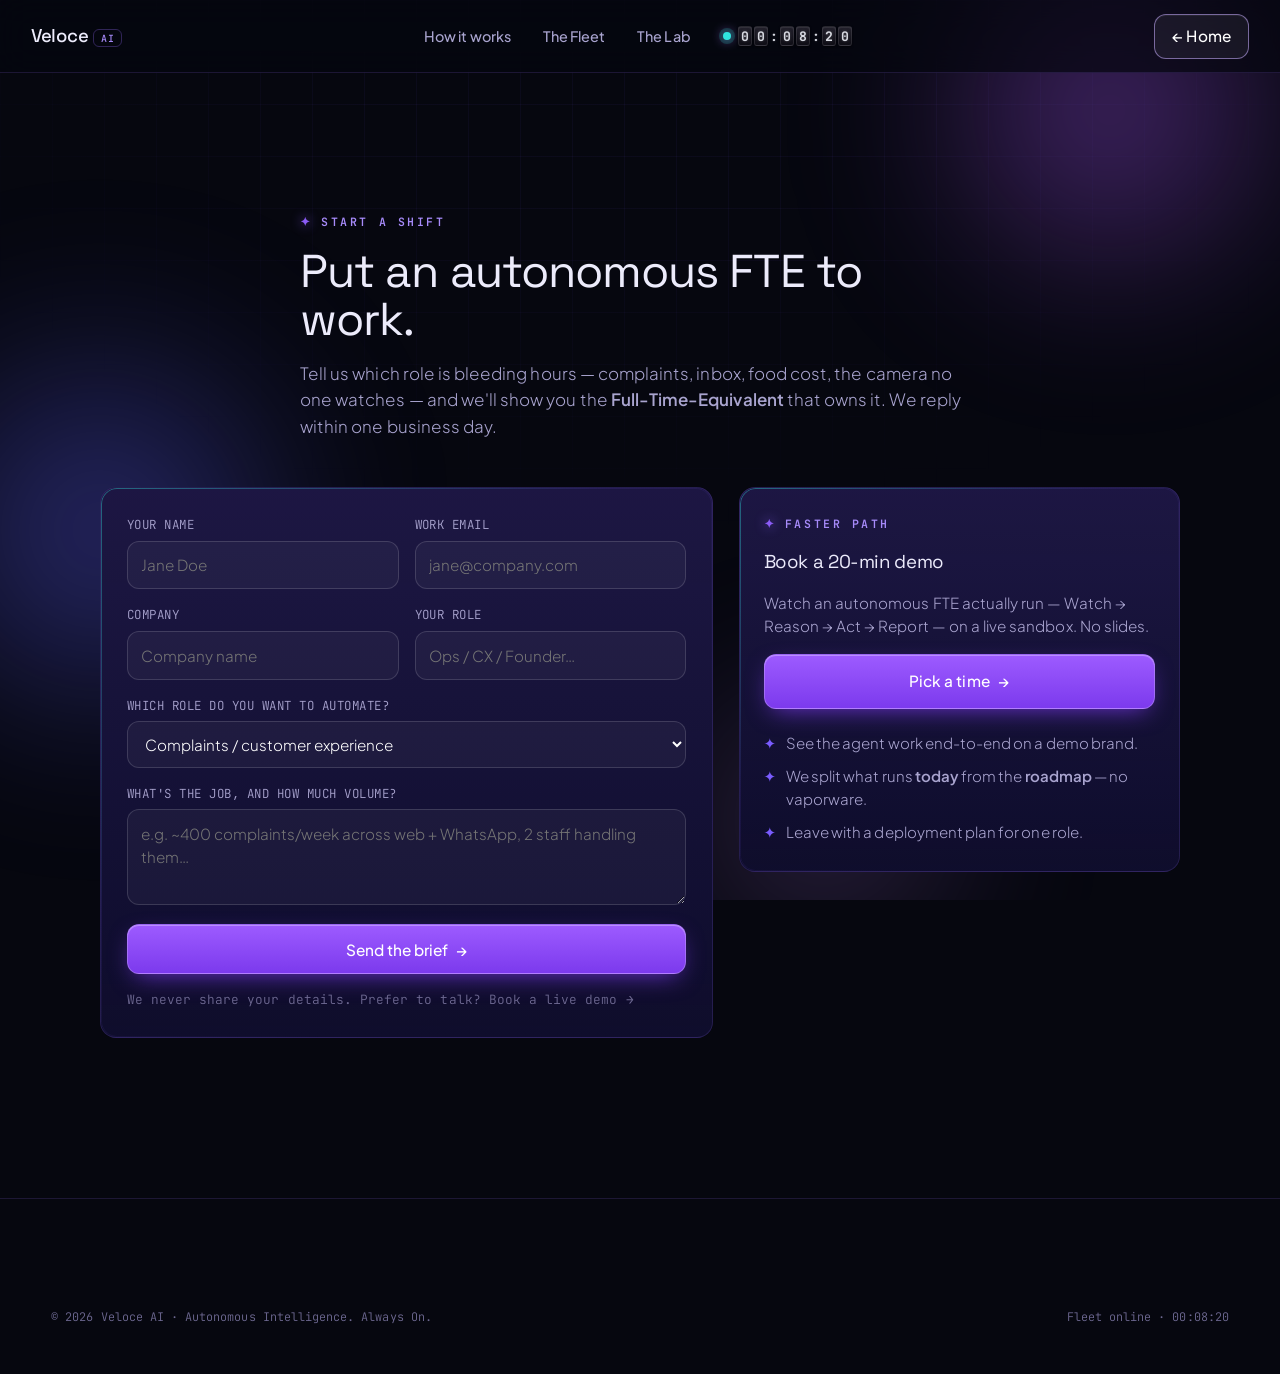
==== site/contact.html @ 55bd341a "Stage A features: contact form, email worker, analytics + brand refresh Preserve the lead-capture + " ====
<!DOCTYPE html>
<html lang="en">
<head>
<meta charset="UTF-8" />
<meta name="viewport" content="width=device-width, initial-scale=1.0" />
<title>Book a deployment — Veloce AI</title>
<meta name="description" content="Tell Veloce AI which role is bleeding hours and we'll deploy the autonomous FTE that owns it. Book a 20-minute demo or send us the brief." />
<link rel="icon" type="image/png" href="assets/favicon.png?v=42" />
<link rel="preconnect" href="https://fonts.googleapis.com">
<link rel="preconnect" href="https://fonts.gstatic.com" crossorigin>
<link href="https://fonts.googleapis.com/css2?family=Plus+Jakarta+Sans:wght@200;300;400;500;600;700&family=Space+Grotesk:wght@400;500;600;700&family=JetBrains+Mono:wght@200;300;400;500;700&family=Caveat:wght@500;600;700&display=swap" rel="stylesheet">
<link rel="stylesheet" href="assets/styles.css?v=42" />
<link rel="stylesheet" href="assets/purpledelight.css?v=42" />
<noscript><style>.reveal{opacity:1!important;transform:none!important}</style></noscript>
<style>
  /* ---- Stage A: lead-capture form (scoped, on-brand) ---- */
  .lead-wrap{max-width:1080px;margin:0 auto;padding:2.4rem 0 4rem}
  .lead-grid{display:grid;grid-template-columns:1.25fr .9fr;gap:1.6rem;align-items:start}
  @media(max-width:840px){.lead-grid{grid-template-columns:1fr}}
  .lead-form{padding:1.7rem 1.6rem;display:flex;flex-direction:column;gap:1rem}
  .lf-row{display:grid;grid-template-columns:1fr 1fr;gap:1rem}
  @media(max-width:560px){.lf-row{grid-template-columns:1fr}}
  .lf-field{display:flex;flex-direction:column;gap:.4rem}
  .lf-field label{font-size:.78rem;letter-spacing:.04em;text-transform:uppercase;color:var(--fog,#9aa3b2);font-family:var(--font-mono,monospace)}
  .lf-field input,.lf-field select,.lf-field textarea{
    width:100%;background:rgba(255,255,255,.04);border:1px solid rgba(255,255,255,.14);
    border-radius:12px;padding:.72rem .85rem;color:#fff;font:inherit;font-size:.95rem;
    transition:border-color .15s,box-shadow .15s;outline:none}
  .lf-field textarea{resize:vertical;min-height:96px}
  .lf-field input:focus,.lf-field select:focus,.lf-field textarea:focus{
    border-color:var(--accent,#7a5cff);box-shadow:0 0 0 3px rgba(122,92,255,.18)}
  .lf-field select option{background:#0b0d14;color:#fff}
  .lf-note{font-size:.8rem;color:var(--muted,#6b7280);font-family:var(--font-mono,monospace);margin:0}
  .lead-form .btn{justify-content:center;width:100%;margin-top:.2rem}
  .form-status{display:none;font-size:.92rem;padding:.8rem 1rem;border-radius:12px;margin:0}
  .form-status.ok{display:block;background:rgba(47,230,224,.1);border:1px solid rgba(47,230,224,.4);color:#7af5ee}
  .form-status.err{display:block;background:rgba(237,28,36,.1);border:1px solid rgba(237,28,36,.4);color:#ff9aa0}
  .demo-card{padding:1.7rem 1.5rem;display:flex;flex-direction:column;gap:1rem}
  .demo-card h3{margin:.2rem 0 0}
  .demo-card ul{list-style:none;margin:.4rem 0 0;padding:0;display:flex;flex-direction:column;gap:.6rem}
  .demo-card li{display:flex;gap:.6rem;align-items:flex-start;font-size:.94rem;color:var(--fog,#c4cad6)}
  .demo-card li .ck{color:var(--accent,#7a5cff)}
  .hp{position:absolute;left:-9999px;opacity:0;height:0;width:0}
</style>
</head>
<body class="fx">
<div class="void-base"></div>
<div class="orbs"><span class="orb c1"></span><span class="orb c2"></span><span class="orb c3"></span></div>
<div class="grid-bg"></div>

<!-- NAV -->
<nav>
  <div class="wrap">
    <a class="brand" href="index.html"><img class="brand-mark" src="assets/veloce-symbol.png?v=42" alt="Veloce-AI" /> <span class="brand-name">Veloce <span class="ai">AI</span></span></a>
    <div class="nav-links">
      <a href="index.html#engine">How it works</a>
      <a href="index.html#fleet">The Fleet</a>
      <a href="lab.html">The Lab</a>
      <span class="nav-clock"><span class="dot"></span><span data-clock data-flap>00:00:00</span></span>
    </div>
    <div class="nav-cta">
      <a href="index.html" class="btn btn-ghost" style="padding:.6rem 1.1rem">← Home</a>
    </div>
  </div>
</nav>

<section>
  <div class="wrap lead-wrap">
    <div class="section-head reveal" style="text-align:left;max-width:680px">
      <span class="eyebrow">Start a shift</span>
      <h2>Put an autonomous FTE to work.</h2>
      <p>Tell us which role is bleeding hours — complaints, inbox, food cost, the camera no one watches — and we'll show you the <b>Full-Time-Equivalent</b> that owns it. We reply within one business day.</p>
    </div>

    <div class="lead-grid">
      <!-- FORM -->
      <form id="leadForm" class="lead-form glass reveal" autocomplete="on">
        <!-- ⚙️ CONFIG: replace with your Web3Forms access key (free at https://web3forms.com — enter your email, paste the key it sends). -->
        <input type="hidden" name="access_key" value="598c7af3-a4a9-45eb-a8c8-7d95d19d1917" />
        <input type="hidden" name="subject" value="New Veloce AI deployment enquiry" />
        <input type="hidden" name="from_name" value="Veloce AI website" />
        <!-- honeypot: bots fill this, humans don't -->
        <input type="checkbox" name="botcheck" class="hp" tabindex="-1" autocomplete="off" />

        <div class="lf-row">
          <div class="lf-field">
            <label for="name">Your name</label>
            <input id="name" name="name" type="text" required placeholder="Jane Doe" />
          </div>
          <div class="lf-field">
            <label for="email">Work email</label>
            <input id="email" name="email" type="email" required placeholder="jane@company.com" />
          </div>
        </div>

        <div class="lf-row">
          <div class="lf-field">
            <label for="company">Company</label>
            <input id="company" name="company" type="text" required placeholder="Company name" />
          </div>
          <div class="lf-field">
            <label for="role_title">Your role</label>
            <input id="role_title" name="role_title" type="text" placeholder="Ops / CX / Founder…" />
          </div>
        </div>

        <div class="lf-field">
          <label for="interest">Which role do you want to automate?</label>
          <select id="interest" name="interest">
            <option value="Complaints / CX">Complaints / customer experience</option>
            <option value="Back-office / Finance">Back-office / finance ops</option>
            <option value="Inbox / Assistant">Inbox &amp; delegation (chief of staff)</option>
            <option value="Security / Vision">Security / camera monitoring</option>
            <option value="Other / Not sure">Something else / not sure yet</option>
          </select>
        </div>

        <div class="lf-field">
          <label for="message">What's the job, and how much volume?</label>
          <textarea id="message" name="message" placeholder="e.g. ~400 complaints/week across web + WhatsApp, 2 staff handling them…"></textarea>
        </div>

        <button type="submit" class="btn btn-primary" id="leadSubmit">Send the brief <span class="arr">→</span></button>
        <p class="form-status" id="formStatus" role="status" aria-live="polite"></p>
        <p class="lf-note">We never share your details. Prefer to talk? Book a live demo →</p>
      </form>

      <!-- DEMO BOOKING -->
      <aside class="demo-card glass reveal">
        <span class="eyebrow">Faster path</span>
        <h3>Book a 20-min demo</h3>
        <p style="color:var(--fog,#c4cad6);font-size:.95rem;margin:.2rem 0 0">Watch an autonomous FTE actually run — Watch → Reason → Act → Report — on a live sandbox. No slides.</p>
        <!-- ⚙️ CONFIG: replace href with your Calendly link (free at https://calendly.com). -->
        <a href="https://calendly.com/sanjum77/30min" target="_blank" rel="noopener" class="btn btn-primary" id="bookDemo" style="justify-content:center">Pick a time <span class="arr">→</span></a>
        <ul>
          <li><span class="ck">✦</span><span>See the agent work end-to-end on a demo brand.</span></li>
          <li><span class="ck">✦</span><span>We split what runs <b>today</b> from the <b>roadmap</b> — no vaporware.</span></li>
          <li><span class="ck">✦</span><span>Leave with a deployment plan for one role.</span></li>
        </ul>
      </aside>
    </div>
  </div>
</section>

<footer>
  <div class="wrap">
    <div class="foot-bottom" style="border-top:none">
      <span>© 2026 Veloce AI · Autonomous Intelligence. Always On.</span>
      <span>Fleet online · <span data-clock>00:00:00</span></span>
    </div>
  </div>
</footer>

<script src="assets/app.js?v=43"></script>
<script>
/* ---- Stage A: lead form submit (Web3Forms, no backend) ---- */
(function () {
  var form = document.getElementById('leadForm');
  if (!form) return;
  var statusEl = document.getElementById('formStatus');
  var btn = document.getElementById('leadSubmit');
  var KEY_PLACEHOLDER = 'YOUR_WEB3FORMS_ACCESS_KEY';

  function setStatus(msg, type) { statusEl.className = 'form-status ' + type; statusEl.textContent = msg; }

  form.addEventListener('submit', function (e) {
    e.preventDefault();
    var key = form.querySelector('[name="access_key"]').value;
    if (key === KEY_PLACEHOLDER) {
      setStatus('Form not configured yet — add your Web3Forms access key in contact.html.', 'err');
      return;
    }
    btn.disabled = true; var label = btn.innerHTML; btn.textContent = 'Sending…';
    fetch('https://api.web3forms.com/submit', {
      method: 'POST',
      headers: { 'Accept': 'application/json' },
      body: new FormData(form)
    })
      .then(function (r) { return r.json(); })
      .then(function (data) {
        if (data.success) {
          setStatus("Got it — we'll be in touch within one business day.", 'ok');
          form.reset();
          if (window.gtag) gtag('event', 'generate_lead', { method: 'contact_form' });
          if (window.fbq) fbq('track', 'Lead');
        } else {
          setStatus(data.message || 'Something went wrong — email info@veloce-ai.com instead.', 'err');
        }
      })
      .catch(function () { setStatus('Network error — email info@veloce-ai.com instead.', 'err'); })
      .finally(function () { btn.disabled = false; btn.innerHTML = label; });
  });

  var book = document.getElementById('bookDemo');
  if (book) book.addEventListener('click', function () {
    if (window.gtag) gtag('event', 'book_demo_click');
    if (window.fbq) fbq('track', 'Schedule');
  });
})();
</script>
</body>
</html>
---- site/assets/styles.css ----
/* ============================================================
   Veloce AI — The Restless Workforce · AI-native design system
   Adapted from the ComplaintHub enterprise "AI spectrum" kit.
   Shared by index.html, products/*.html and lab.html
   ============================================================ */

:root{
  /* AI spectrum */
  --cyan:#2FE6E0; --azure:#38BDF8; --violet:#7C5CFF; --magenta:#E94BD0;
  --amber:#FFB454;
  --ai-grad:linear-gradient(120deg,#2FE6E0 0%,#38BDF8 32%,#7C5CFF 66%,#E94BD0 100%);
  --ai-grad-2:linear-gradient(135deg,#38BDF8,#7C5CFF 60%,#E94BD0);
  --glass-grad:linear-gradient(180deg,rgba(124,92,255,.10),rgba(47,230,224,.04));

  /* Void surfaces */
  --void:#05060F; --void-2:#090B18; --void-3:#0E1124;
  --panel:rgba(255,255,255,.025); --panel-2:rgba(255,255,255,.045);

  --line:rgba(150,160,255,.12); --line-2:rgba(150,160,255,.22); --line-glow:rgba(56,189,248,.35);

  /* Text */
  --text:#EBEBFA; --fog:#9FA0C2; --muted:#62648A;

  --glow-c:0 0 50px -8px rgba(47,230,224,.45);
  --glow-v:0 0 50px -8px rgba(124,92,255,.5);
  --shadow:0 40px 120px -40px rgba(0,0,0,.8);

  --radius:18px; --radius-lg:24px;

  --font-display:'Space Grotesk',system-ui,sans-serif;
  --font-body:'Inter',system-ui,sans-serif;
  --font-mono:'JetBrains Mono',ui-monospace,monospace;
}

*{ margin:0; padding:0; box-sizing:border-box; }
html{ scroll-behavior:smooth; }
body{ font-family:var(--font-body); background:var(--void); color:var(--text); line-height:1.55; -webkit-font-smoothing:antialiased; overflow-x:hidden; }
h1,h2,h3,.display{ font-family:var(--font-display); letter-spacing:-.02em; line-height:1.04; }
a{ color:inherit; text-decoration:none; }
.wrap{ width:min(1200px,92vw); margin-inline:auto; }
::selection{ background:rgba(124,92,255,.35); color:#fff; }

/* ---------- AI atoms ---------- */
.ai-grad-text{ background:var(--ai-grad); -webkit-background-clip:text; background-clip:text; color:transparent; }
.eyebrow{ display:inline-flex; align-items:center; gap:.55rem; font-family:var(--font-mono); font-size:.72rem; font-weight:600; letter-spacing:.22em; text-transform:uppercase; color:var(--cyan); }
.eyebrow::before{ content:"✦"; color:var(--violet); filter:drop-shadow(0 0 6px var(--violet)); }

.ai-badge{ display:inline-flex; align-items:center; gap:.4rem; padding:.3rem .7rem; border-radius:999px; font-family:var(--font-mono); font-size:.68rem; font-weight:600; letter-spacing:.08em; color:#fff; background:rgba(124,92,255,.12); border:1px solid rgba(124,92,255,.4); box-shadow:0 0 18px -4px rgba(124,92,255,.6); }
.ai-badge::before{ content:"✦"; color:var(--cyan); }

.pill{ display:inline-flex; align-items:center; gap:.5rem; padding:.4rem .85rem; border-radius:999px; background:var(--panel); border:1px solid var(--line); font-size:.8rem; font-weight:500; color:var(--fog); }
.dot{ width:8px; height:8px; border-radius:50%; background:#2FE6E0; box-shadow:0 0 0 4px rgba(47,230,224,.18),0 0 12px var(--cyan); flex:none; }
.dot.amber{ background:var(--amber); box-shadow:0 0 0 4px rgba(255,180,84,.16),0 0 12px var(--amber); }
.dot.violet{ background:var(--violet); box-shadow:0 0 0 4px rgba(124,92,255,.18),0 0 12px var(--violet); }

/* status tags */
.tag{ font-family:var(--font-mono); font-size:.64rem; letter-spacing:.06em; text-transform:uppercase; padding:.32rem .6rem; border-radius:7px; border:1px solid var(--line-2); color:var(--fog); white-space:nowrap; display:inline-flex; align-items:center; gap:.4rem; }
.tag-live{ color:#9af6f2; border-color:rgba(47,230,224,.4); background:rgba(47,230,224,.07); }
.tag-prod{ color:#9af6f2; border-color:rgba(47,230,224,.55); background:rgba(47,230,224,.1); box-shadow:0 0 16px -6px var(--cyan); }
.tag-road{ color:#ffce8f; border-color:rgba(255,180,84,.4); background:rgba(255,180,84,.07); }

.btn{ display:inline-flex; align-items:center; gap:.55rem; padding:.9rem 1.5rem; border-radius:12px; font-family:var(--font-body); font-weight:600; font-size:.96rem; cursor:pointer; border:0; transition:transform .18s ease,box-shadow .2s ease,background .2s; }
.btn:hover{ transform:translateY(-2px); }
.btn .arr{ transition:transform .2s ease; }
.btn:hover .arr{ transform:translateX(4px); }
.btn-primary{ background:var(--ai-grad-2); color:#fff; box-shadow:0 14px 40px -12px rgba(124,92,255,.8); }
.btn-primary:hover{ box-shadow:0 20px 50px -12px rgba(124,92,255,.95); }
.btn-ghost{ background:var(--panel); color:#fff; border:1px solid var(--line-2); }
.btn-ghost:hover{ background:var(--panel-2); border-color:var(--line-glow); }

/* gradient-bordered glass card */
.glass{ position:relative; background:var(--glass-grad),var(--void-2); border:1px solid var(--line); border-radius:var(--radius); backdrop-filter:blur(10px); }
.glass::before{ content:""; position:absolute; inset:0; border-radius:inherit; padding:1px; background:linear-gradient(140deg,rgba(47,230,224,.5),rgba(124,92,255,.15) 40%,transparent 70%); -webkit-mask:linear-gradient(#000 0 0) content-box,linear-gradient(#000 0 0); -webkit-mask-composite:xor; mask-composite:exclude; pointer-events:none; opacity:.8; }

/* backdrop layers */
.grid-bg{ position:fixed; inset:0; z-index:-2; pointer-events:none; background-image:linear-gradient(rgba(124,92,255,.05) 1px,transparent 1px),linear-gradient(90deg,rgba(124,92,255,.05) 1px,transparent 1px); background-size:52px 52px; -webkit-mask-image:radial-gradient(80vw 80vh at 50% 0%,#000 30%,transparent 75%); mask-image:radial-gradient(80vw 80vh at 50% 0%,#000 30%,transparent 75%); }
.orbs{ position:fixed; inset:0; z-index:-3; pointer-events:none; overflow:hidden; }
.orb{ position:absolute; border-radius:50%; filter:blur(80px); opacity:.5; animation:float 14s ease-in-out infinite; }
.orb.c1{ width:460px; height:460px; background:radial-gradient(circle,#2FE6E0,transparent 65%); top:-120px; right:-60px; }
.orb.c2{ width:520px; height:520px; background:radial-gradient(circle,#7C5CFF,transparent 65%); top:30%; left:-160px; animation-delay:-4s; }
.orb.c3{ width:400px; height:400px; background:radial-gradient(circle,#E94BD0,transparent 65%); bottom:-120px; right:20%; opacity:.3; animation-delay:-8s; }
@keyframes float{ 0%,100%{ transform:translateY(0) translateX(0); } 50%{ transform:translateY(-30px) translateX(20px); } }
.void-base{ position:fixed; inset:0; z-index:-4; background:var(--void); pointer-events:none; }

/* ---------- NAV ---------- */
nav{ position:sticky; top:0; z-index:50; backdrop-filter:blur(16px); background:rgba(5,6,15,.7); border-bottom:1px solid var(--line); }
nav .wrap{ display:flex; align-items:center; justify-content:space-between; padding:.85rem 0; }
.brand{ display:flex; align-items:center; gap:.6rem; font-family:var(--font-display); font-weight:700; font-size:1.16rem; }
.brand .mark{ width:32px; height:32px; border-radius:9px; background:var(--ai-grad-2); display:grid; place-items:center; font-size:.95rem; box-shadow:var(--glow-v); color:#fff; }
.brand .ai{ font-family:var(--font-mono); font-size:.62rem; padding:.1rem .4rem; border-radius:6px; border:1px solid var(--line-2); color:var(--cyan); letter-spacing:.1em; }
.nav-links{ display:flex; gap:2rem; font-size:.9rem; color:var(--fog); font-weight:500; align-items:center; }
.nav-links a:hover{ color:#fff; }
.nav-clock{ display:flex; align-items:center; gap:.45rem; font-family:var(--font-mono); font-size:.78rem; color:var(--muted); }
.nav-cta{ display:flex; gap:.6rem; align-items:center; }
.nav-burger{ display:none; flex-direction:column; gap:5px; cursor:pointer; }
.nav-burger span{ width:24px; height:2px; background:var(--text); border-radius:2px; }
@media (max-width:900px){ .nav-links{ display:none; } .nav-burger{ display:flex; } .nav-cta .btn-ghost{ display:none; } }

/* ---------- HERO ---------- */
header.hero{ padding:5rem 0 4rem; }
.hero-center{ text-align:center; max-width:62rem; margin-inline:auto; }
.hero h1{ font-size:clamp(2.6rem,6vw,4.7rem); font-weight:700; margin:1.3rem 0 1.4rem; }
.hero .sub{ font-size:clamp(1.05rem,1.6vw,1.3rem); color:var(--fog); max-width:48ch; margin:0 auto; }
.hero-cta{ display:flex; gap:.8rem; justify-content:center; margin:2.2rem 0 1.4rem; flex-wrap:wrap; }
.hero-meta{ display:flex; gap:1.4rem; justify-content:center; color:var(--muted); font-size:.84rem; flex-wrap:wrap; }
.hero-meta span{ display:flex; align-items:center; gap:.45rem; }

/* command bar + answer */
.cmdbar{ max-width:740px; margin:3rem auto 0; padding:1.1rem 1.2rem; border-radius:16px; display:flex; align-items:center; gap:.9rem; }
.cmdbar .spark{ width:34px; height:34px; border-radius:10px; background:var(--ai-grad); display:grid; place-items:center; font-size:1rem; box-shadow:var(--glow-v); flex-shrink:0; }
.cmdbar .typed{ flex:1; font-family:var(--font-mono); font-size:.92rem; color:var(--text); text-align:left; }
.cmdbar .typed .cur{ display:inline-block; width:2px; height:1.05em; background:var(--cyan); vertical-align:-2px; margin-left:2px; animation:blink 1.1s steps(1) infinite; box-shadow:0 0 8px var(--cyan); }
@keyframes blink{ 50%{ opacity:0; } }
.cmdbar .go{ font-family:var(--font-mono); font-size:.7rem; padding:.4rem .7rem; border-radius:8px; border:1px solid var(--line-2); color:var(--fog); white-space:nowrap; }
.ai-answer{ max-width:740px; margin:.9rem auto 0; padding:1.1rem 1.3rem; text-align:left; }
.ai-answer .who{ display:flex; align-items:center; gap:.5rem; font-size:.72rem; color:var(--violet); font-family:var(--font-mono); margin-bottom:.7rem; letter-spacing:.08em; }
.ai-answer .who .pulse{ width:7px; height:7px; border-radius:50%; background:var(--violet); box-shadow:0 0 10px var(--violet); }
.ai-answer .line{ display:flex; gap:.7rem; align-items:flex-start; font-size:.9rem; color:var(--fog); margin:.45rem 0; }
.ai-answer .line b{ color:#fff; }
.ai-answer .line .k{ color:var(--cyan); font-family:var(--font-mono); font-size:.78rem; min-width:78px; }
.ai-answer .line .ok{ margin-left:auto; color:#9af6f2; font-family:var(--font-mono); font-size:.74rem; white-space:nowrap; }

/* ---------- generic section ---------- */
section{ padding:6rem 0; position:relative; }
.section-head{ max-width:60ch; margin:0 auto 3rem; text-align:center; }
.section-head h2{ font-size:clamp(1.9rem,3.6vw,3rem); font-weight:700; margin:1rem 0; }
.section-head p{ color:var(--fog); font-size:1.06rem; }
.section-head.left{ text-align:left; margin-inline:0; }

/* compliance / heritage strip */
.compliance{ border-top:1px solid var(--line); border-bottom:1px solid var(--line); padding:1.8rem 0; }
.compliance .wrap{ display:flex; align-items:center; justify-content:space-between; gap:1.5rem; flex-wrap:wrap; }
.compliance .label{ font-family:var(--font-mono); font-size:.72rem; letter-spacing:.12em; color:var(--muted); text-transform:uppercase; }
.compliance .items{ display:flex; gap:1.6rem; flex-wrap:wrap; }
.compliance .items span{ display:flex; align-items:center; gap:.5rem; color:var(--fog); font-weight:600; font-size:.9rem; }

/* thesis pillars */
.pillars{ display:grid; grid-template-columns:repeat(3,1fr); gap:1.2rem; }
@media (max-width:980px){ .pillars{ grid-template-columns:repeat(2,1fr); } }
@media (max-width:620px){ .pillars{ grid-template-columns:1fr; } }
.pillar{ padding:1.8rem; transition:transform .2s; }
.pillar:hover{ transform:translateY(-4px); }
.pillar .ic{ width:48px; height:48px; border-radius:12px; background:var(--glass-grad); border:1px solid var(--line-2); display:grid; place-items:center; font-size:1.3rem; margin-bottom:1.1rem; box-shadow:inset 0 0 20px -8px var(--violet); }
.pillar h3{ font-size:1.16rem; margin-bottom:.55rem; display:flex; align-items:center; gap:.5rem; flex-wrap:wrap; }
.pillar p{ color:var(--fog); font-size:.93rem; }

/* engine pipeline */
.engine{ background:radial-gradient(60vw 50vh at 50% 40%,rgba(124,92,255,.08),transparent 65%); }
.pipeline{ display:grid; grid-template-columns:repeat(4,1fr); gap:0; align-items:stretch; position:relative; margin-top:1rem; }
@media (max-width:900px){ .pipeline{ grid-template-columns:1fr 1fr; gap:1rem; } }
@media (max-width:560px){ .pipeline{ grid-template-columns:1fr; } }
.pstep{ padding:1.5rem 1.3rem; margin:0 .5rem; position:relative; }
.pstep .num{ font-family:var(--font-mono); font-size:.7rem; color:var(--cyan); letter-spacing:.1em; }
.pstep .ic{ font-size:1.5rem; margin:.6rem 0 .5rem; }
.pstep h3{ font-size:1.02rem; margin-bottom:.4rem; }
.pstep p{ color:var(--fog); font-size:.85rem; }
.pstep .arrow{ position:absolute; right:-10px; top:50%; transform:translateY(-50%); color:var(--violet); font-size:1.1rem; z-index:2; }
@media (max-width:900px){ .pstep .arrow{ display:none; } }

/* ---------- FLEET (flagships) ---------- */
.fleet-grid{ display:grid; grid-template-columns:repeat(2,1fr); gap:1.2rem; }
@media (max-width:860px){ .fleet-grid{ grid-template-columns:1fr; } }
.unit{ padding:1.8rem; display:flex; flex-direction:column; gap:1rem; transition:transform .25s ease; }
.unit:hover{ transform:translateY(-5px); }
.unit-top{ display:flex; align-items:flex-start; justify-content:space-between; gap:1rem; }
.unit-badge{ width:50px; height:50px; border-radius:13px; background:var(--glass-grad); border:1px solid var(--line-2); display:grid; place-items:center; font-size:1.4rem; box-shadow:inset 0 0 20px -8px var(--violet); flex:none; }
.unit-code{ font-family:var(--font-mono); font-size:.66rem; color:var(--muted); letter-spacing:.14em; text-align:right; }
.unit-role{ font-family:var(--font-mono); font-size:.7rem; letter-spacing:.16em; text-transform:uppercase; color:var(--cyan); }
.unit h3{ font-size:1.5rem; margin:.3rem 0 .1rem; }
.unit-hook{ color:var(--fog); font-size:.95rem; flex:1; }
.unit-tags{ display:flex; gap:.5rem; flex-wrap:wrap; align-items:center; }
.unit-foot{ display:flex; align-items:center; justify-content:space-between; gap:1rem; padding-top:1rem; border-top:1px solid var(--line); }
.unit-score{ font-family:var(--font-mono); font-size:.66rem; color:var(--muted); }
.unit-score b{ color:var(--fog); }
.unit-open{ display:inline-flex; align-items:center; gap:.4rem; font-family:var(--font-mono); font-size:.78rem; color:var(--cyan); }
.unit-open .arr{ transition:transform .2s; }
.unit:hover .unit-open .arr{ transform:translateX(4px); }
.fleet-more{ text-align:center; margin-top:2rem; color:var(--fog); font-size:.95rem; }
.fleet-more a{ color:var(--cyan); }

/* meters (reused on lab + product) */
.meter-row{ display:flex; align-items:center; gap:.6rem; font-family:var(--font-mono); font-size:.66rem; color:var(--muted); }
.meter-row .bar{ width:52px; height:6px; border-radius:4px; background:rgba(255,255,255,.08); overflow:hidden; }
.meter-row .bar i{ display:block; height:100%; background:var(--ai-grad); border-radius:4px; box-shadow:0 0 10px var(--cyan); }
.meter-row b{ color:var(--fog); }

/* platform / unified */
.copilot{ background:radial-gradient(60vw 50vh at 75% 30%,rgba(47,230,224,.07),transparent 60%); }
.copilot-grid{ display:grid; grid-template-columns:1fr 1.05fr; gap:3rem; align-items:center; }
@media (max-width:940px){ .copilot-grid{ grid-template-columns:1fr; } }
.copilot h2{ font-size:clamp(1.9rem,3.4vw,2.9rem); font-weight:700; margin:1rem 0 1.2rem; }
.copilot ul{ list-style:none; display:grid; gap:.9rem; margin-top:1.4rem; }
.copilot li{ display:flex; gap:.7rem; color:var(--fog); }
.copilot li b{ color:#fff; }
.copilot li .ck{ color:var(--cyan); }

.stack{ padding:1.3rem; display:flex; flex-direction:column; gap:.7rem; }
.layer{ display:flex; align-items:center; gap:.9rem; padding:.9rem 1rem; border-radius:12px; background:rgba(255,255,255,.02); border:1px solid var(--line); transition:.25s; }
.layer:hover{ background:rgba(124,92,255,.07); border-color:var(--line-2); }
.layer .lic{ width:38px; height:38px; border-radius:10px; background:var(--glass-grad); border:1px solid var(--line-2); display:grid; place-items:center; font-size:1.1rem; flex:none; }
.layer b{ font-size:.96rem; } .layer small{ display:block; color:var(--muted); font-size:.8rem; margin-top:1px; }
.layer .ll{ margin-left:auto; }

/* honesty band */
.honesty-card{ padding:2.6rem; }
.honesty-card h3{ font-size:1.6rem; margin:.8rem 0 .8rem; }
.honesty-card p{ color:var(--fog); max-width:70ch; }
.legend{ display:flex; gap:.7rem; margin-top:1.4rem; flex-wrap:wrap; }

/* stats */
.stats-grid{ display:grid; grid-template-columns:repeat(4,1fr); gap:1.4rem; text-align:center; }
@media (max-width:760px){ .stats-grid{ grid-template-columns:repeat(2,1fr); gap:2.4rem; } }
.stat .n{ font-family:var(--font-display); font-weight:700; font-size:clamp(2.4rem,4.6vw,3.6rem); }
.stat .l{ color:var(--fog); font-size:.9rem; margin-top:.3rem; }
.stat small{ display:block; color:var(--muted); font-size:.68rem; margin-top:.3rem; font-family:var(--font-mono); }

/* final CTA */
.final{ text-align:center; }
.final-card{ padding:4rem 2rem; }
.final h2{ font-size:clamp(2.2rem,4.6vw,3.6rem); font-weight:700; max-width:22ch; margin:1rem auto 1.2rem; }
.final p{ color:var(--fog); max-width:50ch; margin:0 auto 2rem; font-size:1.1rem; }

footer{ border-top:1px solid var(--line); padding:3rem 0; color:var(--muted); }
.foot-top{ display:flex; justify-content:space-between; gap:2rem; flex-wrap:wrap; }
.foot-brand{ max-width:30ch; }
.foot-brand p{ color:var(--muted); font-size:.85rem; margin-top:.8rem; }
.foot-col h5{ font-family:var(--font-mono); font-size:.68rem; letter-spacing:.14em; text-transform:uppercase; color:var(--muted); margin-bottom:.8rem; }
.foot-col a{ display:block; color:var(--fog); font-size:.9rem; padding:.28rem 0; }
.foot-col a:hover{ color:#fff; }
.foot-bottom{ display:flex; justify-content:space-between; gap:1.2rem; flex-wrap:wrap; margin-top:2.4rem; padding-top:1.4rem; border-top:1px solid var(--line); font-family:var(--font-mono); font-size:.74rem; }

/* ---------- PRODUCT PAGE ---------- */
.p-hero{ padding:4rem 0 2rem; }
.p-back{ font-family:var(--font-mono); font-size:.78rem; color:var(--muted); display:inline-flex; gap:.4rem; align-items:center; margin-bottom:1.8rem; }
.p-back:hover{ color:var(--cyan); }
.p-hero h1{ font-size:clamp(2.3rem,5.4vw,4.2rem); font-weight:700; margin:.9rem 0 1rem; }
.p-hero .sub{ font-size:clamp(1.05rem,1.5vw,1.25rem); color:var(--fog); max-width:60ch; }
.p-badges{ display:flex; gap:.6rem; flex-wrap:wrap; align-items:center; margin-top:1.6rem; }

.spec-grid{ display:grid; grid-template-columns:repeat(4,1fr); gap:1rem; margin-top:2.8rem; }
@media (max-width:820px){ .spec-grid{ grid-template-columns:1fr 1fr; } }
@media (max-width:480px){ .spec-grid{ grid-template-columns:1fr; } }
.spec{ padding:1.4rem; }
.spec .k{ font-family:var(--font-mono); font-size:.64rem; letter-spacing:.1em; text-transform:uppercase; color:var(--muted); }
.spec .v{ font-family:var(--font-display); font-size:1.5rem; font-weight:700; margin-top:.5rem; }
.spec .v small{ display:block; font-family:var(--font-body); font-size:.78rem; color:var(--fog); font-weight:400; margin-top:.2rem; }

.cols{ display:grid; grid-template-columns:1fr 1fr; gap:1.2rem; }
@media (max-width:860px){ .cols{ grid-template-columns:1fr; } }
.card{ padding:2rem; }
.card.live::before{ background:linear-gradient(140deg,rgba(47,230,224,.6),rgba(56,189,248,.15) 45%,transparent 75%); }
.card.road::before{ background:linear-gradient(140deg,rgba(255,180,84,.5),rgba(233,75,208,.12) 45%,transparent 75%); }
.card h3{ font-size:1.35rem; display:flex; align-items:center; gap:.6rem; margin-bottom:.2rem; }
.card .csub{ color:var(--muted); font-family:var(--font-mono); font-size:.74rem; margin-bottom:1.3rem; }
.feat{ list-style:none; display:flex; flex-direction:column; gap:.9rem; }
.feat li{ display:flex; gap:.7rem; color:var(--fog); font-size:.94rem; }
.feat li .ck{ flex:none; }
.feat li b{ color:#fff; }
.honest-note{ margin-top:1.2rem; padding-top:1rem; border-top:1px dashed var(--line); font-family:var(--font-mono); font-size:.74rem; color:var(--muted); }

.replaces{ padding:2.4rem; display:grid; grid-template-columns:1fr auto; gap:2rem; align-items:center; }
@media (max-width:760px){ .replaces{ grid-template-columns:1fr; } }
.replaces h3{ font-size:1.7rem; margin:.7rem 0 .6rem; }
.replaces p{ color:var(--fog); max-width:54ch; }
.replaces .big{ font-family:var(--font-display); font-weight:700; font-size:clamp(2.6rem,6vw,4rem); line-height:1; text-align:right; }
.replaces .big small{ display:block; font-family:var(--font-mono); font-size:.68rem; letter-spacing:.1em; text-transform:uppercase; color:var(--muted); font-weight:400; margin-top:.7rem; }
@media (max-width:760px){ .replaces .big{ text-align:left; } }

.demo-card{ padding:0; overflow:hidden; }
.demo-head{ padding:1rem 1.4rem; border-bottom:1px solid var(--line); display:flex; align-items:center; gap:.6rem; font-family:var(--font-mono); font-size:.74rem; color:var(--fog); }
.demo-body{ padding:1.6rem 1.8rem; }
.demo-step{ display:grid; grid-template-columns:auto 1fr; gap:1.1rem; padding:1rem 0; border-bottom:1px dashed var(--line); }
.demo-step:last-child{ border-bottom:none; }
.demo-step .sn{ font-family:var(--font-mono); font-size:.8rem; color:var(--cyan); }
.demo-step .st{ color:var(--fog); } .demo-step .st b{ color:#fff; }
.prose{ max-width:66ch; margin-top:1.8rem; }
.prose p{ color:var(--fog); }
.pager{ display:flex; justify-content:space-between; gap:1rem; flex-wrap:wrap; border-top:1px solid var(--line); padding-top:2rem; }
.pager a{ font-family:var(--font-mono); font-size:.84rem; color:var(--fog); }
.pager a:hover{ color:var(--cyan); }

/* ---------- LAB ---------- */
.lab-filters{ display:flex; gap:.6rem; flex-wrap:wrap; margin-top:2rem; }
.chip{ font-family:var(--font-mono); font-size:.74rem; color:var(--fog); padding:.5rem .95rem; border:1px solid var(--line-2); border-radius:999px; background:var(--panel); cursor:pointer; transition:.25s; display:inline-flex; gap:.45rem; align-items:center; }
.chip:hover{ color:#fff; border-color:var(--line-glow); }
.chip.active{ background:var(--ai-grad-2); color:#fff; border-color:transparent; font-weight:600; }
.chip .c{ opacity:.7; }
.lab-cat{ font-family:var(--font-mono); font-size:.72rem; letter-spacing:.16em; text-transform:uppercase; color:var(--muted); display:flex; align-items:center; gap:.8rem; margin:3rem 0 1.4rem; }
.lab-cat b{ color:var(--text); font-weight:500; }
.lab-cat::after{ content:""; flex:1; height:1px; background:var(--line); }
.lab-grid{ display:grid; grid-template-columns:repeat(3,1fr); gap:1.1rem; }
@media (max-width:980px){ .lab-grid{ grid-template-columns:repeat(2,1fr); } }
@media (max-width:620px){ .lab-grid{ grid-template-columns:1fr; } }
.lab-card{ padding:1.5rem; display:flex; flex-direction:column; gap:.8rem; transition:transform .25s; }
.lab-card:hover{ transform:translateY(-4px); }
.lab-role{ font-family:var(--font-mono); font-size:.64rem; letter-spacing:.12em; text-transform:uppercase; color:var(--cyan); }
.lab-card.t-lab .lab-role{ color:var(--amber); }
.lab-card.t-moat .lab-role{ color:var(--magenta); }
.lab-card h3{ font-size:1.22rem; }
.lab-hook{ color:var(--fog); font-size:.9rem; flex:1; }
.lab-tags{ display:flex; gap:.4rem; flex-wrap:wrap; }
.lab-meters{ display:flex; gap:1.1rem; padding-top:.9rem; border-top:1px solid var(--line); }
.lab-open{ font-family:var(--font-mono); font-size:.72rem; color:var(--muted); display:inline-flex; gap:.35rem; align-items:center; }
.lab-card:hover .lab-open{ color:var(--cyan); }
.lab-card.hide{ display:none; }

/* reveal */
.reveal{ opacity:0; transform:translateY(26px); transition:opacity .7s ease,transform .7s ease; }
.reveal.in{ opacity:1; transform:none; }

@media (prefers-reduced-motion:reduce){
  *{ animation:none!important; transition:none!important; }
  .reveal{ opacity:1; transform:none; }
  /* keep the ambient orb glows — animation:none above freezes their
     float, so they remain as a static background glow */
}
---- site/assets/purpledelight.css ----
/* ============================================================
   PurpleDelight skin — index.html ONLY.
   Deep-violet "Techanzy" look from the reference images:
   near-black purple base, glassy cards, one vivid purple accent,
   modern geometric type (Sora), plus a thin circle cursor and a
   soft spotlight that lightens the background around the pointer.
   Loaded after styles.css on the landing page exclusively.
   ============================================================ */

:root{
  /* monochrome purple accent spectrum (override the AI rainbow) */
  --cyan:#A78BFA;          /* was cyan -> light violet, keeps accents purple */
  --azure:#8B5CF6;
  --violet:#8B5CF6;        /* primary purple                                 */
  --magenta:#C084FC;       /* light orchid                                   */
  --amber:#F0A85A;         /* roadmap stays warm for contrast                */

  --ai-grad:linear-gradient(120deg,#7C3AED 0%,#9D5CFF 45%,#C084FC 100%);
  --ai-grad-2:linear-gradient(135deg,#7C3AED,#A855F7 60%,#C084FC);
  --glass-grad:linear-gradient(180deg,rgba(139,92,255,.14),rgba(124,58,237,.04));

  /* deep indigo surfaces — purple shifted toward blue */
  --void:#06070F; --void-2:#0A0B24; --void-3:#101545;
  --panel:rgba(167,139,250,.045); --panel-2:rgba(167,139,250,.08);

  --line:rgba(150,110,255,.16); --line-2:rgba(150,110,255,.30); --line-glow:rgba(168,85,247,.45);

  --text:#ECEBFB; --fog:#A9A4CF; --muted:#6E6992;

  --glow-c:0 0 50px -8px rgba(168,85,247,.45);
  --glow-v:0 0 50px -8px rgba(124,58,237,.55);
  --shadow:0 40px 120px -40px rgba(0,0,0,.85);

  --radius:16px; --radius-lg:22px;

  /* fonts: Space Grotesk display (digit-safe) + light Plus Jakarta Sans body.
     Unigeo64 is applied to the hero headline only (it's a trial font whose
     digits are watermarked, so it must not touch numbers — see .hero h1). */
  --font-display:'Space Grotesk','Sora',system-ui,sans-serif;
  --font-body:'Plus Jakarta Sans','Inter',system-ui,sans-serif;
  --font-mono:'JetBrains Mono',ui-monospace,monospace;
}

body{ background:var(--void); color:var(--text); }
h1,h2,h3,.display{ letter-spacing:-.02em; font-weight:400; }

/* retint the ambient orbs to all-purple */
.orb.c1{ background:radial-gradient(circle,#A855F7,transparent 65%); }
.orb.c2{ background:radial-gradient(circle,#5B5BF0,transparent 65%); }
.orb.c3{ background:radial-gradient(circle,#C084FC,transparent 65%); opacity:.28; }

/* gradient text -> purple sweep */
.ai-grad-text{ background:var(--ai-grad); -webkit-background-clip:text; background-clip:text; color:transparent; -webkit-text-fill-color:transparent; }

/* selection */
::selection{ background:rgba(139,92,255,.38); color:#fff; }

/* ============================================================
   Circle cursor + spotlight (Purple2 reference)
   ============================================================ */

/* native cursor stays visible; the ring is a decorative follower */

/* thin hollow circle that follows the pointer (Purple2: plain 1px ring,
   no center dot, soft light-lavender stroke, very subtle glow) */
.cursor-ring{
  position:fixed; top:0; left:0; z-index:9999; pointer-events:none;
  width:26px; height:26px; margin:-13px 0 0 -13px; border-radius:50%;
  border:1.5px solid rgba(47,230,224,.72);
  box-shadow:none;
  transition:width .2s ease, height .2s ease, margin .2s ease,
             background .2s ease, border-color .2s ease, opacity .25s ease;
  will-change:transform; opacity:0;
}
/* ring grows + fills faintly over interactive elements */
.cursor-ring.is-active{
  width:46px; height:46px; margin:-23px 0 0 -23px;
  background:rgba(47,230,224,.12); border-color:rgba(47,230,224,.95);
}

/* soft spotlight that lightens the dark background near the pointer.
   sits just above the fixed void/grid layers, below all content. */
.cursor-glow{
  position:fixed; top:0; left:0; z-index:-1; pointer-events:none;
  width:240px; height:240px; margin:-120px 0 0 -120px; border-radius:50%;
  display:none;   /* cursor glow removed */
  will-change:transform; opacity:0; transition:opacity .4s ease;
}

body.fx.fx-ready .cursor-ring{ opacity:1; }
body.fx.fx-ready .cursor-glow{ opacity:1; }

/* Under reduce-motion we keep the ring + spotlight visible (they convey the
   skin's identity, not decorative motion); the trailing ease is dropped in JS
   so the ring tracks the pointer 1:1 with no animated lag. */

/* ============================================================
   Techanzy-inspired refresh: Unigeo64 display, thin "executive"
   weights, a two-column hero, and a cursor-following robot.
   ============================================================ */

@font-face{ font-family:'Unigeo64'; src:url('fonts/Unigeo64-Regular.ttf') format('truetype'); font-weight:400; font-style:normal; font-display:swap; }
@font-face{ font-family:'Unigeo64'; src:url('fonts/Unigeo64-Medium.ttf') format('truetype'); font-weight:500; font-style:normal; font-display:swap; }

/* thin, uncluttered typographic pass — light body, airy headings */
body{ font-weight:300; letter-spacing:.003em; }
.hero h1{ font-family:'Unigeo64','Space Grotesk',system-ui,sans-serif; font-weight:400; letter-spacing:-.015em; line-height:1.06; }

/* greeting — no background pill */
.greet{ display:flex; width:fit-content; align-items:center; gap:.55rem; padding:0; border:0; background:none; margin:.9rem 0 0; }
/* greeting pinned to the hero's top-right corner, just below the top bar */
.greet-corner{ position:absolute; top:.8rem; right:clamp(1rem,3vw,2.4rem); left:auto; margin:0; z-index:4; gap:.4rem; }
.greet.greet-corner b{ font-size:.82rem; }
.greet.greet-corner .greet-sun{ width:20px; height:20px; }
.greet b{ font-family:'Unigeo64','Space Grotesk',sans-serif; font-weight:400; font-size:1rem; letter-spacing:.06em; text-transform:uppercase; color:#FFFAF4; }
.greet-sun{ width:26px; height:26px; flex:none; transform-origin:center 62%; filter:drop-shadow(0 0 5px rgba(255,205,55,.9)); animation:sunBreathe 1.3s ease-in-out infinite; }
@keyframes sunBreathe{ 0%,100%{ transform:scale(1); filter:drop-shadow(0 0 4px rgba(255,205,55,.7)) } 50%{ transform:scale(1.1); filter:drop-shadow(0 0 10px rgba(255,215,70,1)) } }

/* hero badge — colour matches the lab .eyebrow (cyan), thin, clear hairline border */
.ai-badge{ display:flex; width:fit-content; white-space:nowrap; font-weight:300; letter-spacing:.05em; color:#2FE6E0; background:rgba(47,230,224,.05); border:1px solid rgba(47,230,224,.42); box-shadow:none; padding:.4rem .85rem; }
.ai-badge::before{ color:#2FE6E0; }
/* FTE phrase stays sea-green; only the F·T·E initials are yellow */
.ai-badge .fte{ color:#2FE6E0; }
.ai-badge .fte i{ background:none; color:#FFD43B; -webkit-text-fill-color:#FFD43B; }

@media (prefers-reduced-motion:reduce){ .greet-sun{ animation:none } }

/* buttons — glossy vertical gradient + defined edge & glow so they pop off the page */
.btn-primary{ background:linear-gradient(180deg,#9D5BFF,#7C3AED); color:#fff; border:1px solid rgba(255,255,255,.22); box-shadow:0 8px 24px -8px rgba(124,58,237,.85), inset 0 1px 0 rgba(255,255,255,.3); }
.btn-primary:hover{ background:linear-gradient(180deg,#AC6CFF,#8A46F2); box-shadow:0 13px 32px -8px rgba(124,58,237,1), inset 0 1px 0 rgba(255,255,255,.35); }
.btn-ghost{ background:rgba(255,255,255,.06); color:#fff; border:1px solid rgba(199,174,255,.55); box-shadow:inset 0 1px 0 rgba(255,255,255,.06); }
.btn-ghost:hover{ background:rgba(255,255,255,.12); border-color:rgba(199,174,255,.9); }

/* ---- Veloce-AI brand assets (from resources/veloce_ai_brand_sheet/) ---- */
/* nav: the "Veloce AI" wordmark is always visible at the far left; the small
   logo slides in on scroll and pushes the wordmark to its right */
nav .brand-mark{ opacity:0; max-width:0; margin-right:-.7rem;
  transition:opacity .35s ease, max-width .4s ease, margin-right .4s ease; }
body.scrolled nav .brand-mark{ opacity:1; max-width:110px; margin-right:0; }
.brand{ gap:.7rem; }
.brand-mark{ height:22px; width:auto; display:block; filter:drop-shadow(0 0 10px rgba(168,85,247,.4)); }
.brand-name{ font-family:var(--font-display); font-weight:500; letter-spacing:-.01em; }
@media (max-width:560px){ .brand-name{ display:none; } }

/* footer lockup: symbol over wordmark over tagline (per brand sheet) */
.foot-lockup{ display:flex; flex-direction:column; align-items:flex-start; gap:.6rem; margin-bottom:.7rem; }
.foot-symbol{ height:38px; width:auto; filter:drop-shadow(0 0 12px rgba(168,85,247,.3)); }
.foot-wordmark{ height:20px; width:auto; }
.foot-tagline{ height:13px; width:auto; opacity:.92; }

/* The Infinity Concept — value cards using the brand sheet icons */
.infinity{ background:radial-gradient(60vw 50vh at 50% 30%,rgba(124,58,237,.06),transparent 65%); }
.concept-grid{ display:grid; grid-template-columns:repeat(4,1fr); gap:1.1rem; margin-top:1rem; }
@media (max-width:860px){ .concept-grid{ grid-template-columns:repeat(2,1fr); } }
@media (max-width:480px){ .concept-grid{ grid-template-columns:1fr; } }
.concept{ text-align:center; padding:2rem 1.4rem; transition:transform .22s, border-color .22s; }
.concept:hover{ transform:translateY(-4px); }
.concept-ic{ height:58px; width:auto; display:block; margin:0 auto 1rem; filter:drop-shadow(0 6px 18px rgba(168,85,247,.4)); }
.concept h3{ font-size:1.08rem; font-weight:600; margin-bottom:.5rem; }
.concept p{ color:var(--fog); font-size:.86rem; line-height:1.55; }
/* "Full Time Equivalent Employee" — F·T·E initials read like the rest of the
   sentence (normal weight/size), just a touch brighter than the body text */
.fte i{ font-style:normal; font-weight:inherit; font-size:1em; letter-spacing:normal;
  background:none; -webkit-background-clip:border-box; background-clip:border-box;
  color:#fff; -webkit-text-fill-color:#fff; }

/* infinity mark as the CTA card's backdrop (behind the text, not covered) */
.final-card{ position:relative; overflow:hidden; }
.brand-watermark{ position:absolute; top:50%; left:50%; transform:translate(-50%,-50%); width:118%; height:auto; max-width:none; opacity:.16; pointer-events:none; z-index:0; }
.final-card > *:not(.brand-watermark){ position:relative; z-index:1; }
.section-head h2,.copilot h2,.final h2,.honesty-card h3,.replaces h3{ font-weight:400; }
.hero .sub,.section-head p,.copilot p{ font-weight:300; }
.pillar p,.unit-hook,.lab-hook,.feat li,.ai-answer .line{ font-weight:300; }
.btn{ font-weight:500; }
.brand{ font-weight:500; }
b,strong,.ai-answer .line b,.feat li b{ font-weight:600; }   /* emphasis, not heavy */

/* top bar: brand logo pinned to the extreme left with a little padding */
nav .wrap{ width:auto; max-width:none; margin-inline:0; padding-left:clamp(1rem,2.4vw,2.2rem); padding-right:clamp(1rem,2.4vw,2.2rem); }

/* ---- two-column hero ---- */
.hero.hero-split{ padding:.5rem 0 4rem; }
/* hero spans (near) the full screen width */
.hero.hero-split .wrap{ width:min(1560px,96vw); }
.hero-grid{ display:grid; grid-template-columns:1.2fr .8fr; gap:2rem; align-items:start; text-align:left; }
.hero-copy{ max-width:50rem; }

/* ---- centered brand masthead (logo on top, tagline image, claim, pronunciation, greeting) ---- */
.hero-masthead{ display:flex; flex-direction:column; align-items:flex-start; text-align:left; margin-top:1.1rem; margin-bottom:1.6rem; }
/* logo with the phonetic line beside it on the right */
.mh-row{ display:flex; align-items:center; gap:1rem; flex-wrap:wrap; }
.mh-row .veloce-pron{ margin:0; position:relative; top:.7rem; }
.masthead-logo{ display:block; height:auto; width:min(340px,60vw); margin-top:0; flex:none; filter:drop-shadow(0 8px 28px rgba(124,58,237,.5)); }
.masthead-tagline{ display:block; height:auto; width:min(500px,86vw); margin-top:.85rem; opacity:.96; }
.hero-claim{ max-width:50rem; margin:1.3rem 0 .3rem; color:#fff; font-family:var(--font-display);
  font-weight:500; font-size:clamp(1.18rem,1.6vw,1.62rem); line-height:1.35; letter-spacing:-.005em; }
.hero-claim .fte{ color:#fff; }
/* F·T·E in a bright, glowing purple so the initials read brighter than the white words */
.hero-claim .fte i{ background:none; color:#D7ABFF; -webkit-text-fill-color:#D7ABFF; font-weight:700;
  text-shadow:0 0 16px rgba(176,108,255,.85); }

/* claim line — centered at the very top of the hero (below the nav), coloured text, no filled boxes */
.hero-claimbar{ text-align:center; padding-top:.3rem; margin-bottom:.4rem; }
.claim-line{ display:inline-flex; flex-wrap:wrap; justify-content:center; align-items:center; gap:.7rem;
  font-family:var(--font-display); font-weight:600; font-size:1.06rem; letter-spacing:.01em; }
.cseg{ white-space:nowrap; }
.cs1{ color:#B98CFF; }                 /* purple    */
.cs2{ color:#2FE6E0; }                 /* sea-green */
.cs3{ color:#FF5A61; }                 /* red       */
.csep{ color:rgba(255,255,255,.28); font-weight:300; }

/* Veloce pronunciation — a small red Ferrari drives out of the logo and
   "prints" the phonetic line; the brand tagline then sweeps in below. */
.veloce-pron{ margin:-.2rem 0 .2rem; max-width:46rem; }
.pron-track{ position:relative; width:fit-content; max-width:100%; margin:0; padding:.1rem 0; }
/* phonetic line — legible handwriting font, upright (not italic) */
.pron-text{ display:block; font-family:'Caveat',cursive; font-weight:600; font-style:normal;
  font-size:1.42rem; letter-spacing:.01em; color:#DAD4F4; white-space:nowrap;
  animation:pronPrint 11s cubic-bezier(.3,.1,.2,1) infinite; }
.pron-word{ color:#FF2E2E; font-weight:700; text-shadow:0 0 13px rgba(255,46,46,.5); }
.ferrari{ position:absolute; left:0; top:50%; transform:translateY(-50%); width:58px; height:auto;
  filter:drop-shadow(0 3px 7px rgba(255,200,0,.6)); animation:pronDrive 11s cubic-bezier(.3,.1,.2,1) infinite; }
.pron-tag{ margin:.5rem 0 0; overflow:hidden; width:fit-content; max-width:100%; padding-bottom:.12rem; }
/* brand tagline — upright (not italic), bigger and brighter */
.pron-tag span{ display:inline-block; font-family:var(--font-display); font-weight:600; font-style:normal;
  font-size:1.3rem; letter-spacing:.005em; color:#F7F4FF; white-space:nowrap;
  animation:pronSweep 11s ease-in-out infinite; }
/* car drives out of the logo, prints the line, then idles off-screen most of the loop */
@keyframes pronDrive{
  0%{ left:0; opacity:0; }
  3%{ opacity:1; }
  20%{ left:calc(100% - 38px); opacity:1; }
  27%{ left:calc(100% + 90px); opacity:0; }
  100%{ left:calc(100% + 90px); opacity:0; }
}
/* text prints in sync with the car, then STAYS until a quick fade before repeating */
@keyframes pronPrint{
  0%{ clip-path:inset(0 100% 0 0); opacity:0; }
  3%{ opacity:1; }
  20%{ clip-path:inset(0 0 0 0); opacity:1; }
  93%{ clip-path:inset(0 0 0 0); opacity:1; }
  98%{ opacity:0; }
  100%{ clip-path:inset(0 100% 0 0); opacity:0; }
}
/* tagline sweeps in just after the phonetic line, then STAYS */
@keyframes pronSweep{
  0%,18%{ clip-path:inset(0 100% 0 0); opacity:0; }
  34%{ clip-path:inset(0 0 0 0); opacity:1; }
  93%{ clip-path:inset(0 0 0 0); opacity:1; }
  98%{ opacity:0; }
  100%{ clip-path:inset(0 100% 0 0); opacity:0; }
}
@media (prefers-reduced-motion:reduce){
  .pron-text,.pron-tag span{ animation:none; clip-path:none; opacity:1; }
  .ferrari{ display:none; }
}
.hero-split .hero-cta,.hero-split .hero-meta{ justify-content:flex-start; }
.hero-console{ margin-top:3.2rem; }
.hero-console .cmdbar,.hero-console .ai-answer{ margin-left:0; margin-right:auto; }
@media (max-width:920px){
  .hero-grid{ grid-template-columns:1fr; text-align:center; }
  .hero-copy{ max-width:none; }
  .hero-split .hero-cta,.hero-split .hero-meta{ justify-content:center; }
  .hero-bot{ order:-1; justify-content:center; }
  .robot{ margin-right:0; }
}

/* ---- cursor-following robot ---- */
.hero-bot{ display:flex; flex-direction:column; align-items:center; position:relative; transform:translate(-5.5rem,13rem); }
.robot{ width:100%; max-width:245px; height:auto; display:block; filter:drop-shadow(0 24px 54px rgba(124,58,237,.42)); }
.bot,.bot-head,.bot-face,.bot-pupil{ transition:transform .22s cubic-bezier(.2,.7,.3,1); }
.bot{ transform-box:fill-box; transform-origin:50% 92%; transform:translate(calc(var(--rx,0)*5px),calc(var(--ry,0)*4px)) rotate(calc(var(--rx,0)*2deg)); }
/* head silhouette stays a round sphere; only a subtle whole-head shift */
.bot-head{ transform-box:fill-box; transform-origin:50% 60%; transform:translate(calc(var(--rx,0)*4px),calc(var(--ry,0)*3px)); }
/* the FACE slides + foreshortens across the sphere => reads as a real 3D head turn */
.bot-face{ transform-box:fill-box; transform-origin:50% 52%; transform:translate(calc(var(--rx,0)*18px),calc(var(--ry,0)*12px)) scaleX(calc(1 - var(--rxabs,0)*0.18)) scaleY(calc(1 - var(--ryabs,0)*0.1)); }
.bot-pupil{ transform:translate(calc(var(--rx,0)*5px),calc(var(--ry,0)*4px)); }
.bot-anten{ animation:botPulse 2.2s ease-in-out infinite; transform-box:fill-box; transform-origin:center; }
@keyframes botPulse{ 0%,100%{ opacity:.6 } 50%{ opacity:1; r:9px } }
/* cute blink */
.bot-eyes{ transform-box:fill-box; transform-origin:50% 50%; animation:botBlink 5.4s ease-in-out infinite; }
@keyframes botBlink{ 0%,93%,100%{ transform:scaleY(1) } 96.5%{ transform:scaleY(.12) } }
@media (prefers-reduced-motion:reduce){ .bot-eyes{ animation:none } }
@media (max-width:920px){ .robot{ max-width:300px; } }
@media (max-width:520px){ .hero-bot{ display:none; } }

/* the steel robot's cyan antenna pulses as a transmitter */
.bot-anten{ filter:drop-shadow(0 0 7px rgba(47,230,224,.9)); }

/* transmission waves — thin sea-green semicircles emitting LEFT across the page,
   slow, fading more transparent the further they travel. Kept behind hero content. */
.hero.hero-split{ position:relative; overflow:hidden; }
.hero-copy, .hero-console{ position:relative; z-index:3; }
.hero-bot{ z-index:1; }
.robot{ position:relative; z-index:1; }
.tx-waves{ position:absolute; top:40%; left:40%; width:0; height:0; z-index:0; pointer-events:none; }
/* binary 0/1 digits radiating outward in a left-facing arc, expanding + fading */
.bin{ position:absolute; left:0; top:0; font-family:var(--font-mono); font-weight:300; font-size:24px;
  line-height:1; color:rgba(231,236,255,.6); opacity:0; pointer-events:none;
  will-change:transform,opacity; animation:binWave 26s linear infinite; }
@keyframes binWave{
  0%{ transform:translate(calc(var(--dx) * 22px), calc(var(--dy) * 22px)); opacity:0; }
  22%{ opacity:0; }                 /* stay invisible through the inner "line" zone */
  30%{ opacity:.34; }               /* decode into binary once spread out */
  100%{ transform:translate(calc(var(--dx) * 1600px), calc(var(--dy) * 1600px)); opacity:0; }
}

/* the first waves are plain line arcs, near the robot, before they become binary */
.line-wave{ position:absolute; left:0; top:0; border:1.5px solid rgba(226,231,238,.42); border-radius:50%;
  clip-path:inset(0 50% 0 0); width:0; height:0; opacity:0; animation:lineWave 8s linear infinite; }
@keyframes lineWave{
  0%{ width:30px; height:30px; margin:-15px 0 0 -15px; opacity:.44; }
  72%{ opacity:.16; }
  100%{ width:780px; height:780px; margin:-390px 0 0 -390px; opacity:0; }
}
@media (prefers-reduced-motion:reduce){ .line-wave{ animation:none; opacity:0 } }

/* faint half-circle trail left behind the sea-green cursor */
.cursor-trail{ position:fixed; top:0; left:0; z-index:9998; pointer-events:none;
  width:16px; height:16px; margin:-8px 0 0 -8px; border:1px solid rgba(47,230,224,.5);
  border-radius:50%; clip-path:inset(0 0 0 50%); animation:trailFade .85s ease-out forwards; }
@keyframes trailFade{ 0%{ opacity:.45; transform:scale(.5) } 100%{ opacity:0; transform:scale(1.5) } }

/* star / firework burst — very light & transparent — when the ring catches the cursor */
.cursor-burst{ position:fixed; top:0; left:0; z-index:9998; pointer-events:none;
  width:14px; height:14px; margin:-7px 0 0 -7px; border:1.5px solid rgba(205,244,242,.38);
  border-radius:50%; animation:burstRing .6s ease-out forwards; }
@keyframes burstRing{ 0%{ transform:translate(var(--bx),var(--by)) scale(.3); opacity:.45 }
  100%{ transform:translate(var(--bx),var(--by)) scale(4.6); opacity:0 } }
.cursor-spark{ position:fixed; top:0; left:0; z-index:9998; pointer-events:none;
  width:4px; height:4px; margin:-2px 0 0 -2px; border-radius:50%; background:rgba(214,250,248,.55);
  box-shadow:0 0 4px rgba(47,230,224,.28); animation:spark .72s ease-out forwards; }
@keyframes spark{ 0%{ transform:translate(var(--x0),var(--y0)) scale(1); opacity:.55 }
  100%{ transform:translate(var(--x1),var(--y1)) scale(.2); opacity:0 } }

@media (prefers-reduced-motion:reduce){ .bin{ animation:none; opacity:0 } }

/* ---- split-flap "airport board" neon clock (nav) ---- */
.nav-clock [data-flap]{ display:inline-flex; gap:2px; perspective:140px; }
.flap{
  position:relative; display:inline-grid; place-items:center; transform-origin:center;
  min-width:1.02em; padding:.2em .15em; border-radius:3px; line-height:1;
  font-family:var(--font-mono); font-weight:700; font-size:.82rem; color:#D8DAE2;
  background:linear-gradient(#22202b,#0e0d15);
  border:1px solid rgba(255,255,255,.1);
  box-shadow:inset 0 1px 0 rgba(255,255,255,.07), 0 1px 2px rgba(0,0,0,.6);
  text-shadow:0 0 3px rgba(255,255,255,.2);
}
.flap-sep{ background:none; border:0; box-shadow:none; min-width:.32em; padding:0; }
.flap-sep::after{ display:none; }
.flap.flip{ animation:flapFlip .5s ease; }
@keyframes flapFlip{ 0%{ transform:rotateX(-86deg); filter:brightness(1.7) } 55%{ transform:rotateX(10deg) } 100%{ transform:rotateX(0); filter:brightness(1) } }
@media (prefers-reduced-motion:reduce){ .flap.flip{ animation:none } }
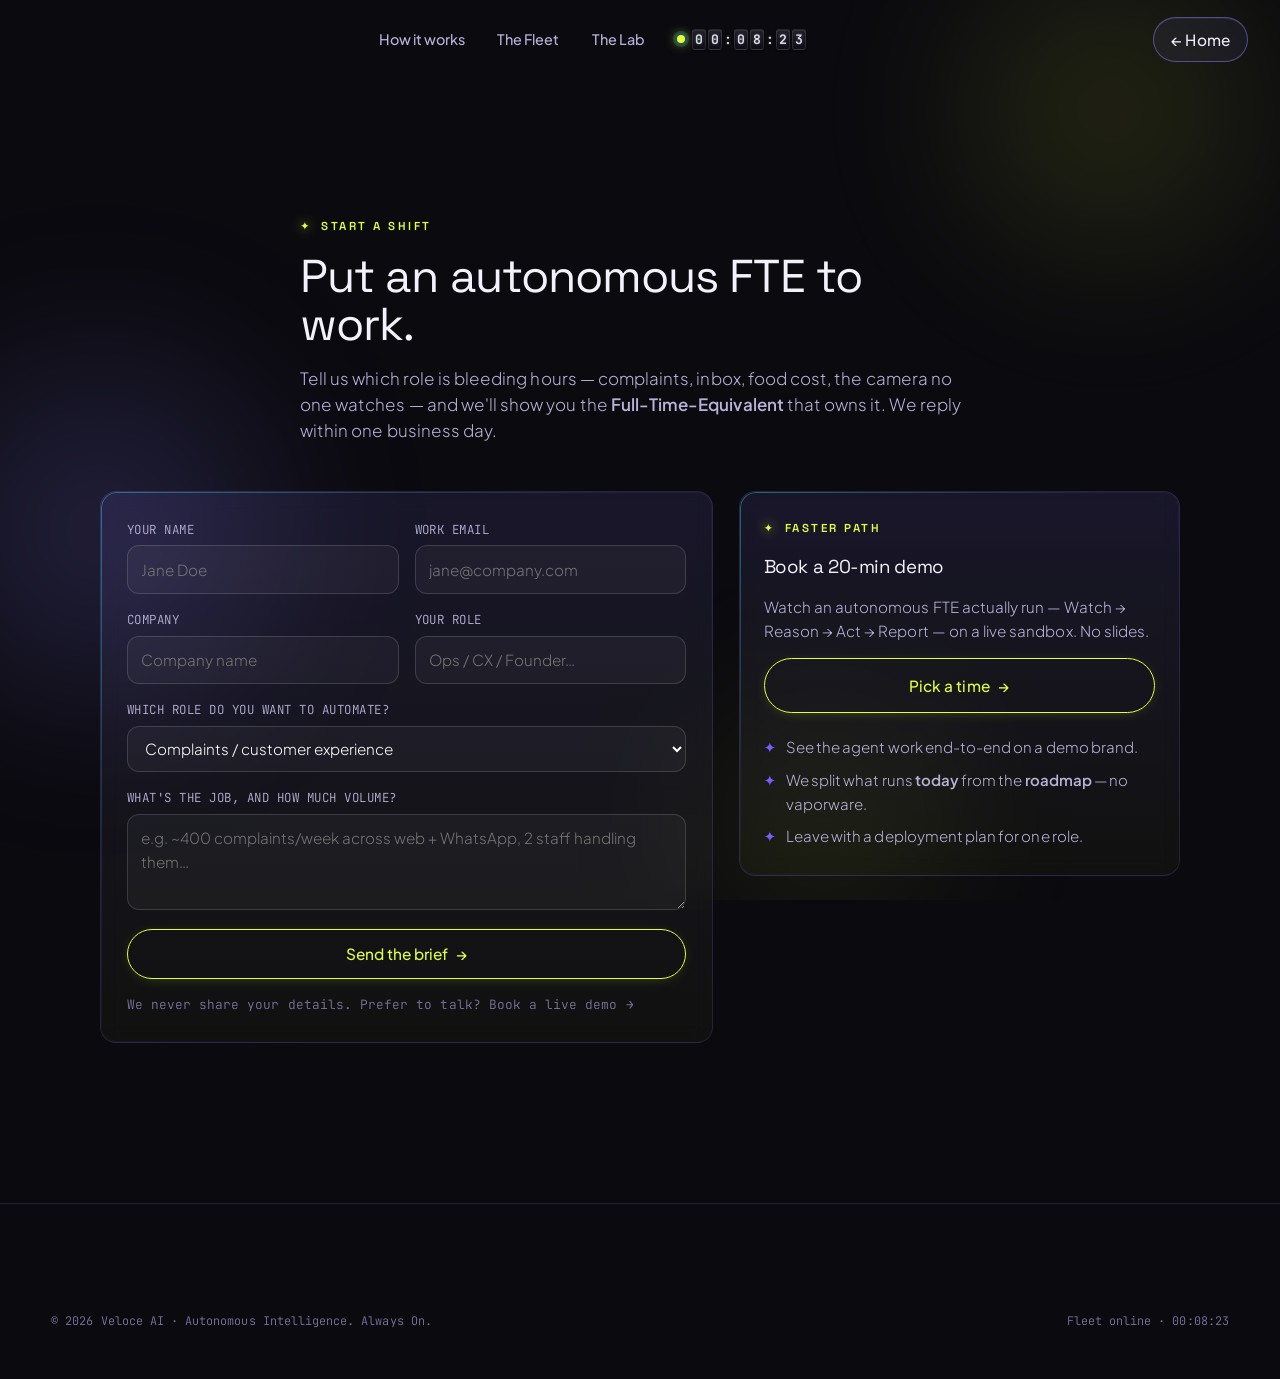
==== commit 01667e7c: "Merge Hamza's v0.2 redesign; embed lead form into the homepage Adopt the full v0.2 look from 0hamzas" ====
--- a/site/contact.html
+++ b/site/contact.html
@@ -11,6 +11,7 @@
 <link href="https://fonts.googleapis.com/css2?family=Plus+Jakarta+Sans:wght@200;300;400;500;600;700&family=Space+Grotesk:wght@400;500;600;700&family=JetBrains+Mono:wght@200;300;400;500;700&family=Caveat:wght@500;600;700&display=swap" rel="stylesheet">
 <link rel="stylesheet" href="assets/styles.css?v=42" />
 <link rel="stylesheet" href="assets/purpledelight.css?v=42" />
+<link rel="stylesheet" href="assets/veloce-brand.css?v=42" />
 <noscript><style>.reveal{opacity:1!important;transform:none!important}</style></noscript>
 <style>
   /* ---- Stage A: lead-capture form (scoped, on-brand) ---- */
--- a/site/assets/styles.css
+++ b/site/assets/styles.css
@@ -141,6 +141,9 @@
 .pillar{ padding:1.8rem; transition:transform .2s; }
 .pillar:hover{ transform:translateY(-4px); }
 .pillar .ic{ width:48px; height:48px; border-radius:12px; background:var(--glass-grad); border:1px solid var(--line-2); display:grid; place-items:center; font-size:1.3rem; margin-bottom:1.1rem; box-shadow:inset 0 0 20px -8px var(--violet); }
+/* Image-tile icons: the artwork is its own rounded square, so drop the glass frame and let it fill the box. */
+.pillar .ic.ic-img{ background:none; border:none; box-shadow:none; overflow:hidden; }
+.pillar .ic.ic-img img{ width:100%; height:100%; object-fit:contain; display:block; }
 .pillar h3{ font-size:1.16rem; margin-bottom:.55rem; display:flex; align-items:center; gap:.5rem; flex-wrap:wrap; }
 .pillar p{ color:var(--fog); font-size:.93rem; }
 
@@ -314,3 +317,60 @@
   /* keep the ambient orb glows — animation:none above freezes their
      float, so they remain as a static background glow */
 }
+
+/* ── Testimonials · fanned card stack (dark, token-driven) ──────────────── */
+.testimonials-section{ padding:5.5rem 0 4.5rem; }
+.testimonials-section .label{ text-align:center; margin-bottom:1.4rem; }
+.testimonials{
+  position:relative; width:100%; height:560px; overflow:hidden;
+  display:flex; align-items:center; justify-content:center;
+}
+.t-card{
+  position:absolute; left:50%; top:50%; box-sizing:border-box;
+  padding:1.9rem 1.9rem 2.2rem;
+  border:1px solid var(--line); border-radius:var(--radius-lg);
+  background:var(--panel-2);
+  -webkit-backdrop-filter:blur(14px); backdrop-filter:blur(14px);
+  color:var(--fog); cursor:pointer; user-select:none;
+  box-shadow:0 24px 60px -30px rgba(0,0,0,.8);
+  transition:transform .55s cubic-bezier(.4,0,.2,1), opacity .5s ease,
+             background .5s, color .5s, box-shadow .5s, border-color .5s;
+}
+.t-card .corner{
+  position:absolute; display:block; transform-origin:top right;
+  transform:rotate(45deg); right:-1px; top:46px;
+  width:64px; height:2px; background:var(--line-2);
+}
+.t-card img{
+  width:46px; height:54px; object-fit:cover; object-position:top;
+  border-radius:10px; margin-bottom:1.1rem; border:1px solid var(--line);
+}
+.t-card .t-text{
+  font-family:var(--font-display); font-size:1.04rem; font-weight:500;
+  line-height:1.5; letter-spacing:-.01em;
+}
+.t-card .t-by{
+  position:absolute; bottom:1.7rem; left:1.9rem; right:1.9rem;
+  font-family:var(--font-mono); font-size:.74rem; letter-spacing:.02em;
+  color:var(--muted);
+}
+.t-card.center{
+  background:linear-gradient(180deg,rgba(139,92,255,.16),rgba(124,58,237,.04)),var(--void-2);
+  color:var(--text); border-color:var(--line-2);
+  box-shadow:var(--glow-v), 0 30px 70px -28px rgba(0,0,0,.9);
+}
+.t-card.center .corner{ background:var(--violet); }
+.t-card.center .t-by{ color:var(--fog); }
+.t-nav{
+  position:absolute; bottom:.25rem; left:50%; transform:translateX(-50%);
+  display:flex; gap:.55rem; z-index:999;
+}
+.t-nav button{
+  width:44px; height:44px; display:grid; place-items:center;
+  border-radius:12px; border:1px solid var(--line-2);
+  background:var(--panel-2); color:var(--text);
+  -webkit-backdrop-filter:blur(10px); backdrop-filter:blur(10px);
+  cursor:pointer; transition:background .18s, color .18s, border-color .18s;
+}
+.t-nav button:hover{ background:var(--violet); color:#fff; border-color:var(--violet); }
+@media (max-width:640px){ .testimonials{ height:480px; } }
--- a/site/assets/purpledelight.css
+++ b/site/assets/purpledelight.css
@@ -158,11 +158,10 @@
 .concept-ic{ height:58px; width:auto; display:block; margin:0 auto 1rem; filter:drop-shadow(0 6px 18px rgba(168,85,247,.4)); }
 .concept h3{ font-size:1.08rem; font-weight:600; margin-bottom:.5rem; }
 .concept p{ color:var(--fog); font-size:.86rem; line-height:1.55; }
-/* "Full Time Equivalent Employee" — F·T·E initials read like the rest of the
-   sentence (normal weight/size), just a touch brighter than the body text */
-.fte i{ font-style:normal; font-weight:inherit; font-size:1em; letter-spacing:normal;
-  background:none; -webkit-background-clip:border-box; background-clip:border-box;
-  color:#fff; -webkit-text-fill-color:#fff; }
+/* "Full Time Equivalent Employee" — the F·T·E initials styled to stand out */
+.fte i{ font-style:normal; font-weight:700; font-size:1.05em; letter-spacing:.01em;
+  background:var(--ai-grad-2); -webkit-background-clip:text; background-clip:text;
+  color:transparent; -webkit-text-fill-color:transparent; }
 
 /* infinity mark as the CTA card's backdrop (behind the text, not covered) */
 .final-card{ position:relative; overflow:hidden; }
@@ -190,7 +189,7 @@
 /* logo with the phonetic line beside it on the right */
 .mh-row{ display:flex; align-items:center; gap:1rem; flex-wrap:wrap; }
 .mh-row .veloce-pron{ margin:0; position:relative; top:.7rem; }
-.masthead-logo{ display:block; height:auto; width:min(340px,60vw); margin-top:0; flex:none; filter:drop-shadow(0 8px 28px rgba(124,58,237,.5)); }
+.masthead-logo{ display:block; height:auto; width:min(250px,52vw); margin-top:0; flex:none; filter:drop-shadow(0 8px 28px rgba(124,58,237,.5)); }
 .masthead-tagline{ display:block; height:auto; width:min(500px,86vw); margin-top:.85rem; opacity:.96; }
 .hero-claim{ max-width:50rem; margin:1.3rem 0 .3rem; color:#fff; font-family:var(--font-display);
   font-weight:500; font-size:clamp(1.18rem,1.6vw,1.62rem); line-height:1.35; letter-spacing:-.005em; }
--- a/site/assets/veloce-brand.css
+++ b/site/assets/veloce-brand.css
@@ -0,0 +1,320 @@
+/* ============================================================
+   Veloce brand alignment — index.html ONLY, loaded AFTER
+   purpledelight.css. Flips the skin to the real brand sheet:
+     · Yellow  #E2FE3C → #C6E032   (primary / accent)
+     · Purple  #0B0A0F → #150C30   (deep background)
+     · Text purple #8077EC          (secondary accents)
+   Plus the real Veloce wordmark, the 7 custom icons, and the
+   7 custom illustrations placed per target-customer value.
+   Reversible: delete this <link> to fall back to PurpleDelight.
+   ============================================================ */
+
+:root{
+  /* brand tokens */
+  --y:#E2FE3C; --y2:#C6E032; --pur:#8077EC;
+  --y-soft:rgba(226,254,60,.12); --y-line:rgba(226,254,60,.42);
+
+  /* repaint the accent spectrum yellow (was all-purple) */
+  --cyan:var(--y); --azure:var(--y); --violet:var(--y); --magenta:var(--y2);
+  --line-glow:rgba(226,254,60,.45);
+
+  /* yellow→lime sweep for highlighted words + a purple tail */
+  --ai-grad:linear-gradient(105deg,#EEFF7A 0%,#E2FE3C 42%,#C6E032 100%);
+  --ai-grad-2:linear-gradient(135deg,#E2FE3C,#C6E032 70%,#8077EC);
+  --glass-grad:linear-gradient(180deg,rgba(128,119,236,.12),rgba(226,254,60,.03));
+
+  /* deep purple-black surfaces */
+  --void:#0B0A0F; --void-2:#100A22; --void-3:#150C30;
+  --panel:rgba(128,119,236,.06); --panel-2:rgba(128,119,236,.10);
+  --line:rgba(128,119,236,.18); --line-2:rgba(226,254,60,.30);
+
+  --text:#F3F2FB; --fog:#B7B2D8; --muted:#7A75A0;
+
+  --glow-c:0 0 50px -8px rgba(226,254,60,.40);
+  --glow-v:0 0 50px -8px rgba(128,119,236,.45);
+
+  /* fonts — Hanken Grotesk stands in for BR Sonoma SemiBold (heading),
+     simple sans (Plus Jakarta) for copy. Drop BrSonoma-SemiBold.ttf into
+     assets/fonts/ and it overrides automatically (see @font-face below). */
+  --font-display:'BR Sonoma','Hanken Grotesk','Space Grotesk',system-ui,sans-serif;
+  --font-body:'Plus Jakarta Sans','Inter',system-ui,sans-serif;
+}
+@font-face{ font-family:'BR Sonoma'; src:url('fonts/BrSonoma-SemiBold.ttf') format('truetype');
+  font-weight:600; font-style:normal; font-display:swap; }
+
+body{ background:
+  radial-gradient(120vw 80vh at 80% -10%, #150C30 0%, transparent 55%),
+  radial-gradient(90vw 70vh at -10% 30%, #100A22 0%, transparent 60%),
+  var(--void);
+  color:var(--text); }
+
+/* headings on the brand display font, a touch heavier for the SemiBold feel */
+h1,h2,h3,.display,.brand-name,.eyebrow,.unit-role,.unit h3{ font-family:var(--font-display); }
+h1,h2{ font-weight:600; letter-spacing:-.02em; }
+.hero h1{ font-family:var(--font-display); font-weight:600; letter-spacing:-.02em; }
+
+/* highlighted words glow yellow */
+.ai-grad-text{ background:var(--ai-grad); -webkit-background-clip:text; background-clip:text;
+  color:transparent; -webkit-text-fill-color:transparent;
+  filter:drop-shadow(0 0 18px rgba(226,254,60,.25)); }
+
+/* ambient orbs → yellow + purple */
+.orb.c1{ background:radial-gradient(circle,#E2FE3C,transparent 65%); opacity:.16; }
+.orb.c2{ background:radial-gradient(circle,#8077EC,transparent 65%); opacity:.28; }
+.orb.c3{ background:radial-gradient(circle,#C6E032,transparent 65%); opacity:.12; }
+
+::selection{ background:rgba(226,254,60,.32); color:#0B0A0F; }
+.eyebrow{ color:var(--y); }
+
+/* ---- buttons: pill shape, brand reference ---- */
+.btn{ border-radius:999px; }
+
+/* yellow buttons: OUTLINED at rest → SOLID-FILL on hover, arrow swings → to ↗
+   (per Hovered.png / Not hovered.png) */
+.btn-primary{
+  background:transparent;
+  color:var(--y);
+  border:1.6px solid var(--y);
+  box-shadow:0 2px 16px -8px rgba(226,254,60,.45);
+  text-shadow:none;
+  transition:background .28s ease, color .28s ease, box-shadow .28s ease, transform .18s ease;
+}
+.btn-primary .arr{ color:var(--y); display:inline-block;
+  transition:transform .28s cubic-bezier(.34,1.56,.64,1), color .28s ease; }
+.btn-primary:hover{
+  background:var(--y);
+  color:#0B0A0F;
+  border-color:var(--y);
+  box-shadow:0 14px 34px -10px rgba(226,254,60,.85), inset 0 1px 0 rgba(255,255,255,.4);
+}
+.btn-primary:hover .arr{ color:#0B0A0F; transform:rotate(-45deg); }
+
+.btn-ghost{ background:rgba(128,119,236,.08); color:#EDEBFB; border:1px solid rgba(128,119,236,.55); }
+.btn-ghost:hover{ background:rgba(128,119,236,.16); border-color:var(--pur); }
+
+/* gradient-text numerals etc. inherit yellow via --ai-grad above */
+
+/* ---- nav brand: full "Veloce" wordmark at the top, crossfading to the
+   compact V mark once the page is scrolled a little. The wordmark stays in
+   flow (opacity only) so the brand slot keeps its width — no layout jump. ---- */
+.brand{ position:relative; display:inline-flex; align-items:center; }
+.brand-name{ display:none !important; }
+.brand-word{ display:block; height:28px; width:auto; transition:opacity .45s ease;
+  filter:drop-shadow(0 0 14px rgba(226,254,60,.35)); }
+.brand-sym{ position:absolute; left:0; top:50%; height:34px; width:auto; opacity:0;
+  transform:translateY(-50%) scale(.72); transform-origin:left center;
+  transition:opacity .45s ease, transform .45s cubic-bezier(.34,1.4,.5,1);
+  filter:drop-shadow(0 0 14px rgba(226,254,60,.4)); }
+body.scrolled .brand-word{ opacity:0; }
+body.scrolled .brand-sym{ opacity:1; transform:translateY(-50%) scale(1); }
+.nav-links a:hover{ color:var(--y); }
+
+/* HEADER (per Header.mp4): transparent + full-width at the very top.
+   On the first bit of scroll a fully-rounded glass PILL appears (a little
+   shortened) and the wordmark swaps to the V mark — no movement yet.
+   Scrolling further SHORTENS the pill (width = --navw from JS), so the logo
+   (left) and CTA (right) draw inward toward the centred links, until they sit
+   snug beside the links in the centre of the header. */
+nav{ background:transparent !important; backdrop-filter:none !important;
+  -webkit-backdrop-filter:none !important; border-bottom-color:transparent !important;
+  box-shadow:none !important; padding-top:.15rem; }
+nav .wrap{
+  margin-inline:auto; max-width:none; width:auto;
+  border:1px solid transparent; border-radius:999px;
+  transition:background .45s ease, border-color .45s ease,
+             box-shadow .45s ease, padding .4s ease;  /* width is eased per-frame in JS */
+}
+body.scrolled nav .wrap{
+  max-width:var(--navw,1180px);
+  padding:.5rem clamp(1rem,2.2vw,1.7rem);
+  background:rgba(13,11,22,.62);
+  backdrop-filter:blur(18px) saturate(1.3); -webkit-backdrop-filter:blur(18px) saturate(1.3);
+  border-color:var(--line-2);
+  box-shadow:0 16px 40px -20px rgba(0,0,0,.9), inset 0 1px 0 rgba(255,255,255,.05);
+}
+
+/* remove the background grid */
+.grid-bg{ display:none !important; }
+
+/* ---- hero masthead: big yellow wordmark ---- */
+.masthead-logo{ width:min(340px,62vw); filter:drop-shadow(0 10px 30px rgba(226,254,60,.35)); }
+.masthead-tagline{ filter:hue-rotate(0); opacity:.9; }
+.fte i{ background:var(--ai-grad); -webkit-background-clip:text; background-clip:text;
+  color:transparent; -webkit-text-fill-color:transparent; }
+.hero-meta .dot,.dot{ background:var(--y); }
+.greet b{ color:#FFFDF2; }
+
+/* ---- retint the hero robot + cursor fx from teal → brand yellow ---- */
+.bot-anten{ fill:var(--y) !important; filter:drop-shadow(0 0 8px rgba(226,254,60,.9)); }
+.robot{ filter:drop-shadow(0 24px 54px rgba(128,119,236,.5)); }
+.cursor-ring{ border-color:rgba(226,254,60,.75); }
+.cursor-ring.is-active{ background:rgba(226,254,60,.12); border-color:rgba(226,254,60,.95); }
+.cursor-trail{ border-color:rgba(226,254,60,.5); }
+.cursor-spark{ background:rgba(226,254,60,.6); box-shadow:0 0 4px rgba(226,254,60,.4); }
+.bin{ color:rgba(226,254,60,.5); }
+
+/* ---- glass cards: purple glass with a yellow hairline on hover ---- */
+.glass{ border:1px solid var(--line); background:var(--glass-grad); }
+.pillar:hover,.concept:hover,.unit:hover,.pstep:hover,.layer:hover,.stat:hover{
+  border-color:var(--y-line); box-shadow:var(--glow-c); }
+
+/* tags */
+.tag-live,.tag-prod{ color:#0B0A0F; background:var(--y); border-color:transparent; }
+.tag-live .dot,.tag-prod .dot{ background:#0B0A0F; }
+.tag-road{ color:var(--pur); border-color:rgba(128,119,236,.5); background:rgba(128,119,236,.08); }
+.ck,.lic,.unit-open,.arr,.arrow,.unit-score b{ color:var(--y); }
+
+/* ============================================================
+   Custom ICONS — replace emoji/old icons (yellow + purple line art)
+   ============================================================ */
+.brand-ic{ max-width:100%; max-height:100%; object-fit:contain; display:block;
+  filter:drop-shadow(0 4px 14px rgba(226,254,60,.28)); }
+.pillar .ic{ width:60px; height:60px; }
+.pillar .ic .brand-ic{ width:74%; height:74%; }
+.pstep .ic{ width:54px; height:54px; display:grid; place-items:center; margin:.6rem auto .55rem; }
+.pstep .ic .brand-ic{ width:100%; height:100%; }
+.unit-badge{ overflow:hidden; }
+.unit-badge img{ width:76%; height:76%; object-fit:contain; display:block; }
+img.concept-ic{ filter:drop-shadow(0 6px 18px rgba(226,254,60,.32)); }
+
+/* ============================================================
+   Custom ILLUSTRATIONS — one featured visual per section,
+   placed against the target-customer value it sells.
+   ============================================================ */
+.ill-figure{ display:flex; flex-direction:column; align-items:center; }
+.brand-ill{ width:100%; height:auto; display:block;
+  filter:drop-shadow(0 30px 60px rgba(0,0,0,.5)) drop-shadow(0 0 30px rgba(226,254,60,.12)); }
+.ill-cap{ margin-top:.9rem; font-family:var(--font-mono); font-size:.78rem; letter-spacing:.04em;
+  color:var(--muted); text-transform:uppercase; }
+
+/* two-column "story" layout: copy + illustration */
+.split{ display:grid; grid-template-columns:1.05fr .95fr; gap:clamp(1.5rem,4vw,3.4rem);
+  align-items:center; }
+.split.reverse{ grid-template-columns:.95fr 1.05fr; }
+.split.reverse .split-copy{ order:2; }
+.split .section-head{ text-align:left; margin:0; max-width:none; }
+@media (max-width:880px){
+  .split,.split.reverse{ grid-template-columns:1fr; }
+  .split.reverse .split-copy{ order:0; }
+  .split .brand-ill{ max-width:480px; margin:0 auto; }
+}
+
+/* the agent-fleet hero illustration gets a soft yellow stage glow */
+.ill-fleet-stage{ position:relative; }
+.ill-fleet-stage::before{ content:""; position:absolute; inset:-6% -4% -10%;
+  background:radial-gradient(60% 55% at 50% 45%,rgba(226,254,60,.14),transparent 70%);
+  filter:blur(8px); z-index:0; }
+.ill-fleet-stage .brand-ill{ position:relative; z-index:1; }
+
+/* ---- 3D tilt + enlarge on hover for every illustration EXCEPT the AI core
+   (excluded purely by src, so no markup change). At rest it sits at its
+   ORIGINAL state; hover adds BOTH a strong tilt and an enlargement together,
+   and on mouse-out it transitions smoothly back to original. */
+.brand-ill:not([src*="ill-fleet"]){
+  transition:transform .45s cubic-bezier(.2,.75,.3,1); will-change:transform;
+}
+.brand-ill:not([src*="ill-fleet"]):hover{
+  transform:perspective(1000px) rotateX(6deg) rotateY(-13deg) rotateZ(-3deg) scale(1.14);
+}
+
+/* compliance strip + footer brand accents */
+.compliance .items span{ color:var(--fog); }
+.foot-wordmark{ height:30px; }
+.foot-symbol{ display:none; }
+.brand-watermark{ opacity:.10; }
+
+/* ============================================================
+   Hero text — scaled down proportionally + more breathing room
+   between words, so the CTA buttons sit above the fold on open.
+   ============================================================ */
+/* hero fills exactly to the browser bottom: nav (sticky, in-flow ~58px) + hero
+   = one full viewport, so the next section starts right at the fold, not above it. */
+.hero.hero-split{
+  padding:clamp(1rem,4.5vh,3.2rem) 0;
+  min-height:calc(100svh - 58px);
+  display:flex; flex-direction:column; justify-content:center;
+}
+.hero-masthead{ margin:0 0 clamp(1.1rem,3.4vh,2.4rem); }
+.masthead-logo{ width:min(196px,40vw); }
+.masthead-tagline{ width:min(360px,68vw); margin-top:clamp(.4rem,1vh,.75rem); }
+.hero h1{
+  font-size:clamp(1.85rem,3.3vw,2.95rem);
+  line-height:1.2;
+  letter-spacing:-.005em;
+  word-spacing:.08em;                            /* extra space between words */
+  margin:0 0 clamp(1rem,2.6vh,1.8rem);           /* breathing room under the heading */
+}
+.hero .sub{
+  font-size:clamp(.97rem,1.15vw,1.12rem);
+  line-height:1.66;
+  word-spacing:.04em;
+  margin:0; max-width:52ch;
+}
+.hero-split .hero-cta{ margin:clamp(1.4rem,3.2vh,2.6rem) 0 clamp(1rem,2.2vh,1.7rem); }
+.hero-split .hero-meta{ font-size:.82rem; margin-top:0; }
+@media (max-width:920px){ .hero h1{ font-size:clamp(1.7rem,6vw,2.4rem); } }
+
+/* ============================================================
+   INTRO splash — full-screen black screen with the name + a
+   placeholder; click (or any key) anywhere to enter the site.
+   A <video> can later be dropped into .intro-inner.
+   ============================================================ */
+#intro{ position:fixed; inset:0; z-index:100000; background:#000;
+  display:flex; align-items:center; justify-content:center; cursor:pointer;
+  transition:opacity .6s ease, visibility .6s ease; }
+#intro.hide{ opacity:0; visibility:hidden; pointer-events:none; }
+.intro-inner{ text-align:center; padding:2rem; }
+.intro-logo{ width:min(340px,62vw); height:auto;
+  filter:drop-shadow(0 0 34px rgba(226,254,60,.45)); }
+.intro-tag{ margin-top:1.5rem; font-family:var(--font-display); color:var(--y);
+  font-size:clamp(1rem,1.6vw,1.3rem); letter-spacing:.34em; text-transform:uppercase; }
+.intro-hint{ margin-top:2.2rem; color:#7a7a7a; font-family:var(--font-mono);
+  font-size:.76rem; letter-spacing:.16em; text-transform:uppercase;
+  animation:introPulse 2s ease-in-out infinite; }
+@keyframes introPulse{ 0%,100%{opacity:.35} 50%{opacity:.9} }
+body.intro-lock{ overflow:hidden; }
+@media (prefers-reduced-motion:reduce){ .intro-hint{ animation:none; opacity:.7; } }
+
+/* ============================================================
+   OUR PROCESS — serpentine path that draws on scroll (per Video.mp4).
+   Steps alternate left/right; JS builds the SVG curve through the dots
+   and reveals it with scroll progress, lighting each node as it lands.
+   ============================================================ */
+.process{ position:relative; padding-top:1rem; }
+.proc-track{ position:relative; margin-top:clamp(1.6rem,4vh,3rem); }
+.proc-svg{ position:absolute; inset:0; width:100%; height:100%; overflow:visible;
+  pointer-events:none; z-index:0; }
+.proc-line-bg{ stroke:rgba(128,119,236,.22); stroke-width:2.5; }
+.proc-line{ stroke:var(--y); stroke-width:3; stroke-linecap:round;
+  filter:drop-shadow(0 0 7px rgba(226,254,60,.75)); }
+
+.proc-steps{ position:relative; z-index:1; display:flex; flex-direction:column;
+  gap:clamp(1.8rem,5vh,3.6rem); }
+.proc-step{ position:relative; width:46%; box-sizing:border-box;
+  opacity:.38; transition:opacity .55s ease; }
+.proc-step.active{ opacity:1; }
+.proc-step.left{ margin-right:auto; text-align:right; padding-right:2.6rem; }
+.proc-step.right{ margin-left:auto; text-align:left; padding-left:2.6rem; }
+.proc-num{ display:block; font-family:var(--font-display); font-weight:700; line-height:1;
+  font-size:clamp(2.3rem,4vw,3.4rem); color:transparent;
+  -webkit-text-stroke:1.5px rgba(128,119,236,.4); margin-bottom:.25rem; }
+.proc-step.active .proc-num{ -webkit-text-stroke-color:rgba(226,254,60,.55); }
+.proc-step h3{ font-size:1.16rem; margin:0 0 .45rem; color:#fff; font-family:var(--font-display); }
+.proc-step p{ color:var(--fog); font-size:.92rem; line-height:1.6; font-weight:300;
+  max-width:36ch; }
+.proc-step.left p{ margin-left:auto; }
+.proc-dot{ position:absolute; top:.55rem; width:16px; height:16px; border-radius:50%;
+  background:#16122a; border:2px solid var(--y); box-shadow:0 0 0 4px rgba(226,254,60,.08);
+  transition:box-shadow .45s ease, background .45s ease; z-index:2; }
+.proc-step.left .proc-dot{ right:-2.6rem; transform:translateX(50%); }
+.proc-step.right .proc-dot{ left:-2.6rem; transform:translateX(-50%); }
+.proc-step.active .proc-dot{ background:var(--y); box-shadow:0 0 16px 3px rgba(226,254,60,.6); }
+.proc-cta{ text-align:center; margin-top:clamp(2rem,5vh,3.6rem); }
+.proc-cta h3{ font-size:clamp(1.2rem,2vw,1.5rem); margin-bottom:1rem; color:#fff; }
+
+@media (max-width:720px){
+  .proc-step,.proc-step.left,.proc-step.right{ width:100%; margin:0;
+    text-align:left; padding:0 0 0 2.4rem; }
+  .proc-step.left p{ margin-left:0; }
+  .proc-step.left .proc-dot,.proc-step.right .proc-dot{ left:0; right:auto; transform:translateX(-50%); }
+}
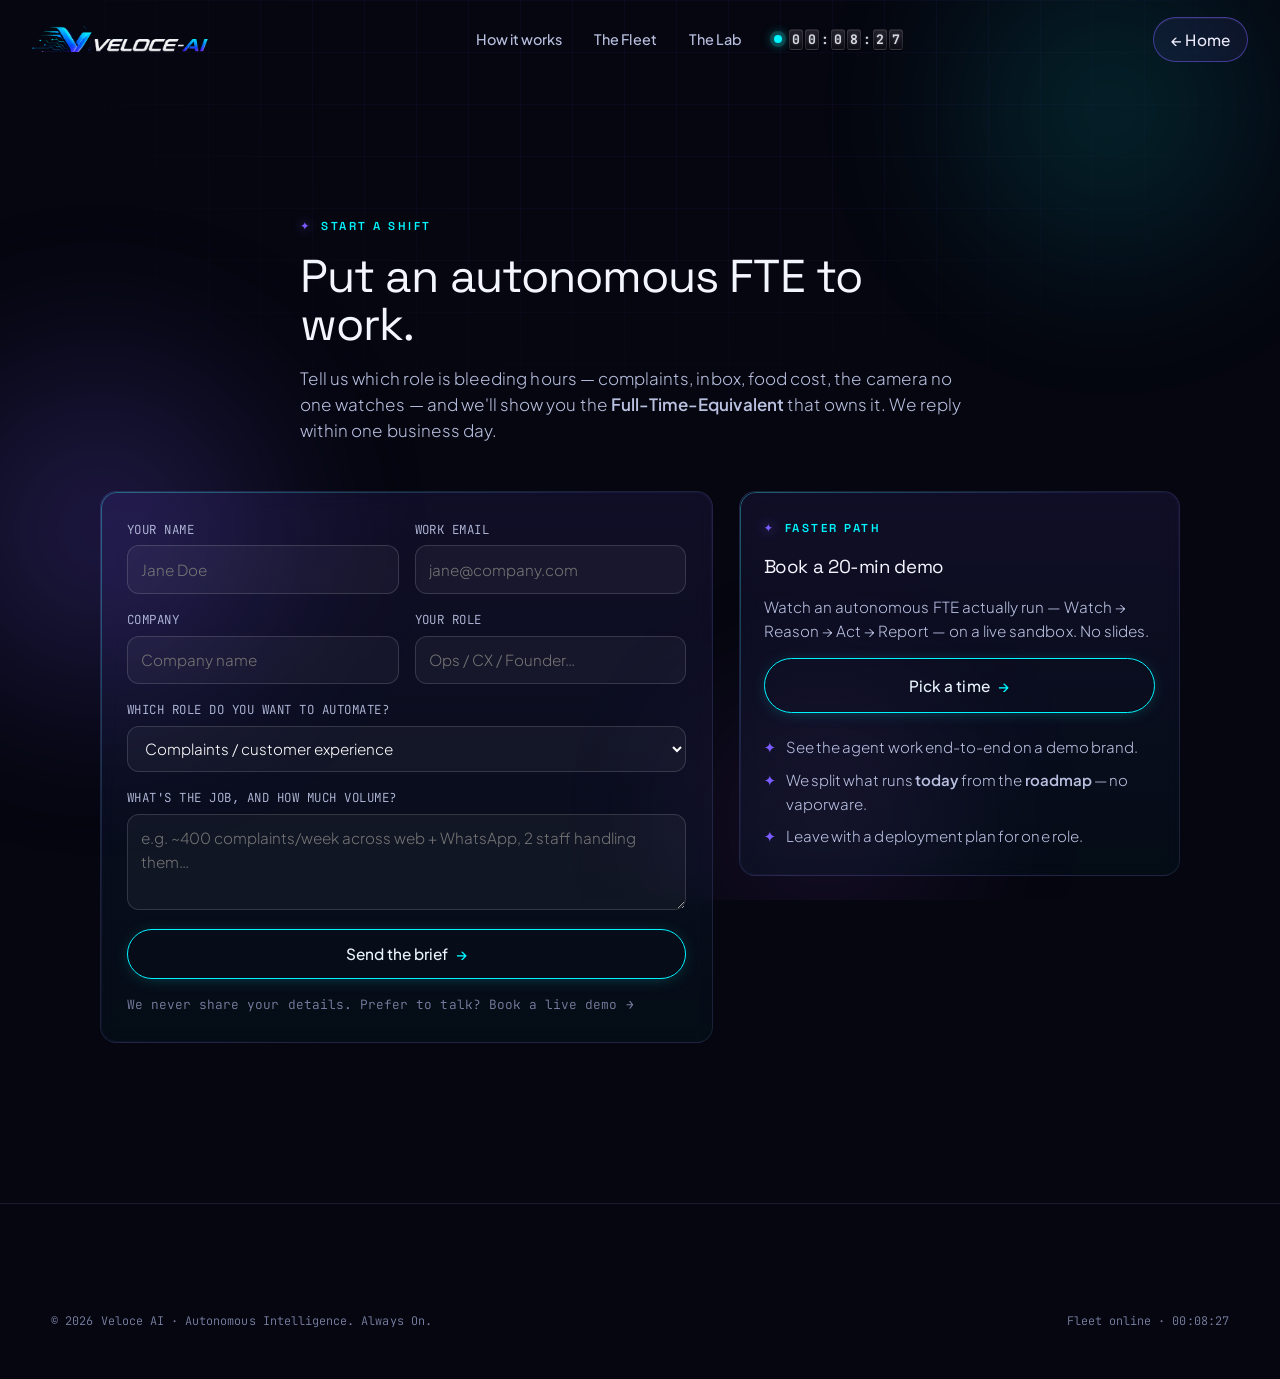
==== commit 3f2244a5: "Rebrand to 2026 blue/violet identity; lab background; looping process; circular cursor Full visual r" ====
--- a/site/contact.html
+++ b/site/contact.html
@@ -5,7 +5,7 @@
 <meta name="viewport" content="width=device-width, initial-scale=1.0" />
 <title>Book a deployment — Veloce AI</title>
 <meta name="description" content="Tell Veloce AI which role is bleeding hours and we'll deploy the autonomous FTE that owns it. Book a 20-minute demo or send us the brief." />
-<link rel="icon" type="image/png" href="assets/favicon.png?v=42" />
+<link rel="icon" type="image/png" href="assets/favicon.png?v=2026" />
 <link rel="preconnect" href="https://fonts.googleapis.com">
 <link rel="preconnect" href="https://fonts.gstatic.com" crossorigin>
 <link href="https://fonts.googleapis.com/css2?family=Plus+Jakarta+Sans:wght@200;300;400;500;600;700&family=Space+Grotesk:wght@400;500;600;700&family=JetBrains+Mono:wght@200;300;400;500;700&family=Caveat:wght@500;600;700&display=swap" rel="stylesheet">
@@ -52,7 +52,7 @@
 <!-- NAV -->
 <nav>
   <div class="wrap">
-    <a class="brand" href="index.html"><img class="brand-mark" src="assets/veloce-symbol.png?v=42" alt="Veloce-AI" /> <span class="brand-name">Veloce <span class="ai">AI</span></span></a>
+    <a class="brand" href="index.html"><img src="assets/veloce-word-2026.png?v=2026" alt="Veloce-AI" style="height:26px;width:auto;display:block" /></a>
     <div class="nav-links">
       <a href="index.html#engine">How it works</a>
       <a href="index.html#fleet">The Fleet</a>
--- a/site/assets/purpledelight.css
+++ b/site/assets/purpledelight.css
@@ -119,9 +119,9 @@
 /* hero badge — colour matches the lab .eyebrow (cyan), thin, clear hairline border */
 .ai-badge{ display:flex; width:fit-content; white-space:nowrap; font-weight:300; letter-spacing:.05em; color:#2FE6E0; background:rgba(47,230,224,.05); border:1px solid rgba(47,230,224,.42); box-shadow:none; padding:.4rem .85rem; }
 .ai-badge::before{ color:#2FE6E0; }
-/* FTE phrase stays sea-green; only the F·T·E initials are yellow */
+/* FTE phrase stays sea-green; the F·T·E initials pop in brand cyan */
 .ai-badge .fte{ color:#2FE6E0; }
-.ai-badge .fte i{ background:none; color:#FFD43B; -webkit-text-fill-color:#FFD43B; }
+.ai-badge .fte i{ background:none; color:#00F5FF; -webkit-text-fill-color:#00F5FF; }
 
 @media (prefers-reduced-motion:reduce){ .greet-sun{ animation:none } }
 
--- a/site/assets/veloce-brand.css
+++ b/site/assets/veloce-brand.css
@@ -1,193 +1,186 @@
 /* ============================================================
-   Veloce brand alignment — index.html ONLY, loaded AFTER
-   purpledelight.css. Flips the skin to the real brand sheet:
-     · Yellow  #E2FE3C → #C6E032   (primary / accent)
-     · Purple  #0B0A0F → #150C30   (deep background)
-     · Text purple #8077EC          (secondary accents)
-   Plus the real Veloce wordmark, the 7 custom icons, and the
-   7 custom illustrations placed per target-customer value.
+   Veloce-AI brand layer — index.html ONLY, loaded AFTER
+   purpledelight.css so it owns the final look. Flips the skin
+   to the 2026 brand sheet (NO yellow):
+     · Cyan #00F5FF · Electric-Blue #4F8DFF · Violet #7A5CFF
+     · Magenta #B45CFF · Deep-Navy #050816 · White/Silver #E6E6E6
+   Background mirrors The Lab (styles.css base: navy + violet
+   grid + spectrum orbs). New circuit-Y VELOCE-AI logo, a
+   looping-S "Our process", and a circular brand cursor.
    Reversible: delete this <link> to fall back to PurpleDelight.
    ============================================================ */
 
 :root{
-  /* brand tokens */
-  --y:#E2FE3C; --y2:#C6E032; --pur:#8077EC;
-  --y-soft:rgba(226,254,60,.12); --y-line:rgba(226,254,60,.42);
-
-  /* repaint the accent spectrum yellow (was all-purple) */
-  --cyan:var(--y); --azure:var(--y); --violet:var(--y); --magenta:var(--y2);
-  --line-glow:rgba(226,254,60,.45);
-
-  /* yellow→lime sweep for highlighted words + a purple tail */
-  --ai-grad:linear-gradient(105deg,#EEFF7A 0%,#E2FE3C 42%,#C6E032 100%);
-  --ai-grad-2:linear-gradient(135deg,#E2FE3C,#C6E032 70%,#8077EC);
-  --glass-grad:linear-gradient(180deg,rgba(128,119,236,.12),rgba(226,254,60,.03));
-
-  /* deep purple-black surfaces */
-  --void:#0B0A0F; --void-2:#100A22; --void-3:#150C30;
-  --panel:rgba(128,119,236,.06); --panel-2:rgba(128,119,236,.10);
-  --line:rgba(128,119,236,.18); --line-2:rgba(226,254,60,.30);
-
-  --text:#F3F2FB; --fog:#B7B2D8; --muted:#7A75A0;
-
-  --glow-c:0 0 50px -8px rgba(226,254,60,.40);
-  --glow-v:0 0 50px -8px rgba(128,119,236,.45);
-
-  /* fonts — Hanken Grotesk stands in for BR Sonoma SemiBold (heading),
-     simple sans (Plus Jakarta) for copy. Drop BrSonoma-SemiBold.ttf into
-     assets/fonts/ and it overrides automatically (see @font-face below). */
-  --font-display:'BR Sonoma','Hanken Grotesk','Space Grotesk',system-ui,sans-serif;
+  /* 2026 brand spectrum */
+  --cyan:#00F5FF; --blue:#4F8DFF; --violet:#7A5CFF; --magenta:#B45CFF;
+  --navy:#050816; --silver:#E6E6E6;
+
+  /* repaint purpledelight's purple spectrum back to the brand spectrum */
+  --azure:var(--blue); --line-glow:rgba(0,245,255,.38);
+
+  /* brand gradients */
+  --ai-grad:linear-gradient(105deg,#00F5FF 0%,#4F8DFF 38%,#7A5CFF 70%,#B45CFF 100%);
+  --ai-grad-2:linear-gradient(135deg,#4F8DFF,#7A5CFF 55%,#B45CFF);
+  --glass-grad:linear-gradient(180deg,rgba(122,92,255,.10),rgba(0,245,255,.03));
+
+  /* deep-navy surfaces — match The Lab */
+  --void:#05060F; --void-2:#090B18; --void-3:#0E1124;
+  --panel:rgba(255,255,255,.025); --panel-2:rgba(255,255,255,.05);
+  --line:rgba(150,160,255,.14); --line-2:rgba(120,160,255,.26);
+
+  --text:#F4F6FF; --fog:#B9C0E0; --muted:#7B82A6;
+
+  --glow-c:0 0 50px -8px rgba(0,245,255,.40);
+  --glow-v:0 0 50px -8px rgba(122,92,255,.45);
+
+  --font-display:'Space Grotesk','Hanken Grotesk',system-ui,sans-serif;
   --font-body:'Plus Jakarta Sans','Inter',system-ui,sans-serif;
 }
-@font-face{ font-family:'BR Sonoma'; src:url('fonts/BrSonoma-SemiBold.ttf') format('truetype');
-  font-weight:600; font-style:normal; font-display:swap; }
-
-body{ background:
-  radial-gradient(120vw 80vh at 80% -10%, #150C30 0%, transparent 55%),
-  radial-gradient(90vw 70vh at -10% 30%, #100A22 0%, transparent 60%),
-  var(--void);
-  color:var(--text); }
-
-/* headings on the brand display font, a touch heavier for the SemiBold feel */
+
+/* ---- BACKGROUND: mirror The Lab (deep navy + violet grid + spectrum orbs) ---- */
+body{ background:var(--void); color:var(--text); }
+.void-base{ background:#05060F !important; }
+.grid-bg{ display:block !important;
+  background-image:linear-gradient(rgba(124,92,255,.05) 1px,transparent 1px),
+                   linear-gradient(90deg,rgba(124,92,255,.05) 1px,transparent 1px);
+  background-size:52px 52px;
+  -webkit-mask-image:radial-gradient(80vw 80vh at 50% 0%,#000 30%,transparent 75%);
+          mask-image:radial-gradient(80vw 80vh at 50% 0%,#000 30%,transparent 75%); }
+.orb.c1{ background:radial-gradient(circle,#00F5FF,transparent 65%) !important; opacity:.18; }
+.orb.c2{ background:radial-gradient(circle,#7A5CFF,transparent 65%) !important; opacity:.30; }
+.orb.c3{ background:radial-gradient(circle,#B45CFF,transparent 65%) !important; opacity:.16; }
+
+/* headings on the brand display font */
 h1,h2,h3,.display,.brand-name,.eyebrow,.unit-role,.unit h3{ font-family:var(--font-display); }
 h1,h2{ font-weight:600; letter-spacing:-.02em; }
 .hero h1{ font-family:var(--font-display); font-weight:600; letter-spacing:-.02em; }
 
-/* highlighted words glow yellow */
+/* highlighted words sweep cyan → violet → magenta */
 .ai-grad-text{ background:var(--ai-grad); -webkit-background-clip:text; background-clip:text;
   color:transparent; -webkit-text-fill-color:transparent;
-  filter:drop-shadow(0 0 18px rgba(226,254,60,.25)); }
-
-/* ambient orbs → yellow + purple */
-.orb.c1{ background:radial-gradient(circle,#E2FE3C,transparent 65%); opacity:.16; }
-.orb.c2{ background:radial-gradient(circle,#8077EC,transparent 65%); opacity:.28; }
-.orb.c3{ background:radial-gradient(circle,#C6E032,transparent 65%); opacity:.12; }
-
-::selection{ background:rgba(226,254,60,.32); color:#0B0A0F; }
-.eyebrow{ color:var(--y); }
-
-/* ---- buttons: pill shape, brand reference ---- */
+  filter:drop-shadow(0 0 18px rgba(79,141,255,.30)); }
+
+::selection{ background:rgba(122,92,255,.34); color:#fff; }
+.eyebrow{ color:var(--cyan); }
+
+/* ---- buttons: pill, cyan outline at rest → gradient fill on hover ---- */
 .btn{ border-radius:999px; }
-
-/* yellow buttons: OUTLINED at rest → SOLID-FILL on hover, arrow swings → to ↗
-   (per Hovered.png / Not hovered.png) */
 .btn-primary{
-  background:transparent;
-  color:var(--y);
-  border:1.6px solid var(--y);
-  box-shadow:0 2px 16px -8px rgba(226,254,60,.45);
-  text-shadow:none;
+  background:transparent; color:#EAF6FF;
+  border:1.6px solid var(--cyan);
+  box-shadow:0 2px 18px -8px rgba(0,245,255,.5);
   transition:background .28s ease, color .28s ease, box-shadow .28s ease, transform .18s ease;
 }
-.btn-primary .arr{ color:var(--y); display:inline-block;
+.btn-primary .arr{ color:var(--cyan); display:inline-block;
   transition:transform .28s cubic-bezier(.34,1.56,.64,1), color .28s ease; }
 .btn-primary:hover{
-  background:var(--y);
-  color:#0B0A0F;
-  border-color:var(--y);
-  box-shadow:0 14px 34px -10px rgba(226,254,60,.85), inset 0 1px 0 rgba(255,255,255,.4);
-}
-.btn-primary:hover .arr{ color:#0B0A0F; transform:rotate(-45deg); }
-
-.btn-ghost{ background:rgba(128,119,236,.08); color:#EDEBFB; border:1px solid rgba(128,119,236,.55); }
-.btn-ghost:hover{ background:rgba(128,119,236,.16); border-color:var(--pur); }
-
-/* gradient-text numerals etc. inherit yellow via --ai-grad above */
-
-/* ---- nav brand: full "Veloce" wordmark at the top, crossfading to the
-   compact V mark once the page is scrolled a little. The wordmark stays in
-   flow (opacity only) so the brand slot keeps its width — no layout jump. ---- */
+  background:var(--ai-grad-2); color:#fff; border-color:transparent;
+  box-shadow:0 16px 38px -10px rgba(122,92,255,.8), inset 0 1px 0 rgba(255,255,255,.3);
+}
+.btn-primary:hover .arr{ color:#fff; transform:rotate(-45deg); }
+.btn-ghost{ background:rgba(122,92,255,.08); color:#EDEBFB; border:1px solid rgba(122,92,255,.5); }
+.btn-ghost:hover{ background:rgba(122,92,255,.16); border-color:var(--violet); }
+
+/* ---- nav brand: full wordmark, crossfading to the compact icon once scrolled.
+   The wordmark stays in flow (opacity only) so the slot keeps its width. ---- */
 .brand{ position:relative; display:inline-flex; align-items:center; }
 .brand-name{ display:none !important; }
-.brand-word{ display:block; height:28px; width:auto; transition:opacity .45s ease;
-  filter:drop-shadow(0 0 14px rgba(226,254,60,.35)); }
+.brand-word{ display:block; height:30px; width:auto; transition:opacity .45s ease;
+  filter:drop-shadow(0 0 14px rgba(79,141,255,.35)); }
 .brand-sym{ position:absolute; left:0; top:50%; height:34px; width:auto; opacity:0;
   transform:translateY(-50%) scale(.72); transform-origin:left center;
   transition:opacity .45s ease, transform .45s cubic-bezier(.34,1.4,.5,1);
-  filter:drop-shadow(0 0 14px rgba(226,254,60,.4)); }
+  filter:drop-shadow(0 0 14px rgba(0,245,255,.4)); }
 body.scrolled .brand-word{ opacity:0; }
 body.scrolled .brand-sym{ opacity:1; transform:translateY(-50%) scale(1); }
-.nav-links a:hover{ color:var(--y); }
-
-/* HEADER (per Header.mp4): transparent + full-width at the very top.
-   On the first bit of scroll a fully-rounded glass PILL appears (a little
-   shortened) and the wordmark swaps to the V mark — no movement yet.
-   Scrolling further SHORTENS the pill (width = --navw from JS), so the logo
-   (left) and CTA (right) draw inward toward the centred links, until they sit
-   snug beside the links in the centre of the header. */
+.nav-links a:hover{ color:var(--cyan); }
+
+/* HEADER: transparent + full-width at the top; a glass pill appears + shortens
+   on scroll (width = --navw, eased per-frame in JS). */
 nav{ background:transparent !important; backdrop-filter:none !important;
   -webkit-backdrop-filter:none !important; border-bottom-color:transparent !important;
   box-shadow:none !important; padding-top:.15rem; }
 nav .wrap{
   margin-inline:auto; max-width:none; width:auto;
   border:1px solid transparent; border-radius:999px;
-  transition:background .45s ease, border-color .45s ease,
-             box-shadow .45s ease, padding .4s ease;  /* width is eased per-frame in JS */
+  transition:background .45s ease, border-color .45s ease, box-shadow .45s ease, padding .4s ease;
 }
 body.scrolled nav .wrap{
   max-width:var(--navw,1180px);
   padding:.5rem clamp(1rem,2.2vw,1.7rem);
-  background:rgba(13,11,22,.62);
+  background:rgba(9,11,24,.62);
   backdrop-filter:blur(18px) saturate(1.3); -webkit-backdrop-filter:blur(18px) saturate(1.3);
   border-color:var(--line-2);
   box-shadow:0 16px 40px -20px rgba(0,0,0,.9), inset 0 1px 0 rgba(255,255,255,.05);
 }
 
-/* remove the background grid */
-.grid-bg{ display:none !important; }
-
-/* ---- hero masthead: big yellow wordmark ---- */
-.masthead-logo{ width:min(340px,62vw); filter:drop-shadow(0 10px 30px rgba(226,254,60,.35)); }
-.masthead-tagline{ filter:hue-rotate(0); opacity:.9; }
-.fte i{ background:var(--ai-grad); -webkit-background-clip:text; background-clip:text;
-  color:transparent; -webkit-text-fill-color:transparent; }
-.hero-meta .dot,.dot{ background:var(--y); }
-.greet b{ color:#FFFDF2; }
-
-/* ---- retint the hero robot + cursor fx from teal → brand yellow ---- */
-.bot-anten{ fill:var(--y) !important; filter:drop-shadow(0 0 8px rgba(226,254,60,.9)); }
-.robot{ filter:drop-shadow(0 24px 54px rgba(128,119,236,.5)); }
-.cursor-ring{ border-color:rgba(226,254,60,.75); }
-.cursor-ring.is-active{ background:rgba(226,254,60,.12); border-color:rgba(226,254,60,.95); }
-.cursor-trail{ border-color:rgba(226,254,60,.5); }
-.cursor-spark{ background:rgba(226,254,60,.6); box-shadow:0 0 4px rgba(226,254,60,.4); }
-.bin{ color:rgba(226,254,60,.5); }
-
-/* ---- glass cards: purple glass with a yellow hairline on hover ---- */
+/* ---- hero masthead: the full lockup (logo + tagline baked in) ---- */
+.hero.hero-split{
+  padding:clamp(1rem,4.5vh,3.2rem) 0;
+  min-height:calc(100svh - 58px);
+  display:flex; flex-direction:column; justify-content:center;
+}
+.hero-masthead{ margin:0 0 clamp(1.1rem,3.4vh,2.4rem); }
+.masthead-logo{ width:min(440px,76vw); filter:drop-shadow(0 10px 30px rgba(79,141,255,.35)); }
+.fte i,.ai-badge .fte i{ background:var(--ai-grad); -webkit-background-clip:text; background-clip:text;
+  color:transparent !important; -webkit-text-fill-color:transparent !important; }
+.hero-meta .dot,.dot{ background:var(--cyan); }
+.greet b{ color:#EAF1FF; }
+.hero h1{
+  font-size:clamp(1.85rem,3.3vw,2.95rem); line-height:1.2; letter-spacing:-.005em;
+  word-spacing:.08em; margin:0 0 clamp(1rem,2.6vh,1.8rem);
+}
+.hero .sub{ font-size:clamp(.97rem,1.15vw,1.12rem); line-height:1.66; word-spacing:.04em;
+  margin:0; max-width:52ch; }
+.hero-split .hero-cta{ margin:clamp(1.4rem,3.2vh,2.6rem) 0 clamp(1rem,2.2vh,1.7rem); }
+.hero-split .hero-meta{ font-size:.82rem; margin-top:0; }
+@media (max-width:920px){ .hero h1{ font-size:clamp(1.7rem,6vw,2.4rem); } }
+
+/* hero robot — brand-cyan glow */
+.bot-anten{ fill:var(--cyan) !important; filter:drop-shadow(0 0 8px rgba(0,245,255,.9)); }
+.robot{ filter:drop-shadow(0 24px 54px rgba(122,92,255,.5)); }
+
+/* ---- circular brand cursor: cyan ring + center dot, grows + fills on interactive ---- */
+.cursor-ring{ border-color:rgba(0,245,255,.8) !important;
+  width:30px; height:30px; margin:-15px 0 0 -15px; }
+.cursor-ring::after{ content:""; position:absolute; left:50%; top:50%;
+  width:4px; height:4px; border-radius:50%; background:var(--cyan);
+  transform:translate(-50%,-50%); box-shadow:0 0 8px rgba(0,245,255,.85); }
+.cursor-ring.is-active{ width:50px; height:50px; margin:-25px 0 0 -25px;
+  background:rgba(122,92,255,.14) !important; border-color:rgba(122,92,255,.95) !important; }
+.cursor-trail{ border-color:rgba(0,245,255,.5); }
+.cursor-spark{ background:rgba(122,92,255,.65); box-shadow:0 0 4px rgba(122,92,255,.45); }
+.bin{ color:rgba(0,245,255,.5); }
+
+/* ---- glass cards: purple glass, cyan hairline on hover ---- */
 .glass{ border:1px solid var(--line); background:var(--glass-grad); }
 .pillar:hover,.concept:hover,.unit:hover,.pstep:hover,.layer:hover,.stat:hover{
-  border-color:var(--y-line); box-shadow:var(--glow-c); }
+  border-color:rgba(0,245,255,.45); box-shadow:var(--glow-c); }
 
 /* tags */
-.tag-live,.tag-prod{ color:#0B0A0F; background:var(--y); border-color:transparent; }
-.tag-live .dot,.tag-prod .dot{ background:#0B0A0F; }
-.tag-road{ color:var(--pur); border-color:rgba(128,119,236,.5); background:rgba(128,119,236,.08); }
-.ck,.lic,.unit-open,.arr,.arrow,.unit-score b{ color:var(--y); }
-
-/* ============================================================
-   Custom ICONS — replace emoji/old icons (yellow + purple line art)
+.tag-live,.tag-prod{ color:#04121A; background:var(--cyan); border-color:transparent; }
+.tag-live .dot,.tag-prod .dot{ background:#04121A; }
+.tag-road{ color:#cbb8ff; border-color:rgba(122,92,255,.5); background:rgba(122,92,255,.08); }
+.ck,.lic,.unit-open,.arr,.arrow,.unit-score b{ color:var(--cyan); }
+
+/* ============================================================
+   Custom ICONS + ILLUSTRATIONS — brand-blue glow
    ============================================================ */
 .brand-ic{ max-width:100%; max-height:100%; object-fit:contain; display:block;
-  filter:drop-shadow(0 4px 14px rgba(226,254,60,.28)); }
+  filter:drop-shadow(0 4px 14px rgba(79,141,255,.28)); }
 .pillar .ic{ width:60px; height:60px; }
 .pillar .ic .brand-ic{ width:74%; height:74%; }
 .pstep .ic{ width:54px; height:54px; display:grid; place-items:center; margin:.6rem auto .55rem; }
 .pstep .ic .brand-ic{ width:100%; height:100%; }
 .unit-badge{ overflow:hidden; }
 .unit-badge img{ width:76%; height:76%; object-fit:contain; display:block; }
-img.concept-ic{ filter:drop-shadow(0 6px 18px rgba(226,254,60,.32)); }
-
-/* ============================================================
-   Custom ILLUSTRATIONS — one featured visual per section,
-   placed against the target-customer value it sells.
-   ============================================================ */
+img.concept-ic{ filter:drop-shadow(0 6px 18px rgba(79,141,255,.32)); }
+
 .ill-figure{ display:flex; flex-direction:column; align-items:center; }
 .brand-ill{ width:100%; height:auto; display:block;
-  filter:drop-shadow(0 30px 60px rgba(0,0,0,.5)) drop-shadow(0 0 30px rgba(226,254,60,.12)); }
+  filter:drop-shadow(0 30px 60px rgba(0,0,0,.5)) drop-shadow(0 0 30px rgba(79,141,255,.12)); }
 .ill-cap{ margin-top:.9rem; font-family:var(--font-mono); font-size:.78rem; letter-spacing:.04em;
   color:var(--muted); text-transform:uppercase; }
-
-/* two-column "story" layout: copy + illustration */
 .split{ display:grid; grid-template-columns:1.05fr .95fr; gap:clamp(1.5rem,4vw,3.4rem);
   align-items:center; }
 .split.reverse{ grid-template-columns:.95fr 1.05fr; }
@@ -198,77 +191,38 @@
   .split.reverse .split-copy{ order:0; }
   .split .brand-ill{ max-width:480px; margin:0 auto; }
 }
-
-/* the agent-fleet hero illustration gets a soft yellow stage glow */
 .ill-fleet-stage{ position:relative; }
 .ill-fleet-stage::before{ content:""; position:absolute; inset:-6% -4% -10%;
-  background:radial-gradient(60% 55% at 50% 45%,rgba(226,254,60,.14),transparent 70%);
+  background:radial-gradient(60% 55% at 50% 45%,rgba(0,245,255,.14),transparent 70%);
   filter:blur(8px); z-index:0; }
 .ill-fleet-stage .brand-ill{ position:relative; z-index:1; }
-
-/* ---- 3D tilt + enlarge on hover for every illustration EXCEPT the AI core
-   (excluded purely by src, so no markup change). At rest it sits at its
-   ORIGINAL state; hover adds BOTH a strong tilt and an enlargement together,
-   and on mouse-out it transitions smoothly back to original. */
-.brand-ill:not([src*="ill-fleet"]){
-  transition:transform .45s cubic-bezier(.2,.75,.3,1); will-change:transform;
-}
+.brand-ill:not([src*="ill-fleet"]){ transition:transform .45s cubic-bezier(.2,.75,.3,1); will-change:transform; }
 .brand-ill:not([src*="ill-fleet"]):hover{
-  transform:perspective(1000px) rotateX(6deg) rotateY(-13deg) rotateZ(-3deg) scale(1.14);
-}
-
-/* compliance strip + footer brand accents */
+  transform:perspective(1000px) rotateX(6deg) rotateY(-13deg) rotateZ(-3deg) scale(1.14); }
+
+/* compliance strip + footer brand */
 .compliance .items span{ color:var(--fog); }
-.foot-wordmark{ height:30px; }
+.foot-wordmark{ height:48px; width:auto; }
 .foot-symbol{ display:none; }
-.brand-watermark{ opacity:.10; }
-
-/* ============================================================
-   Hero text — scaled down proportionally + more breathing room
-   between words, so the CTA buttons sit above the fold on open.
-   ============================================================ */
-/* hero fills exactly to the browser bottom: nav (sticky, in-flow ~58px) + hero
-   = one full viewport, so the next section starts right at the fold, not above it. */
-.hero.hero-split{
-  padding:clamp(1rem,4.5vh,3.2rem) 0;
-  min-height:calc(100svh - 58px);
-  display:flex; flex-direction:column; justify-content:center;
-}
-.hero-masthead{ margin:0 0 clamp(1.1rem,3.4vh,2.4rem); }
-.masthead-logo{ width:min(196px,40vw); }
-.masthead-tagline{ width:min(360px,68vw); margin-top:clamp(.4rem,1vh,.75rem); }
-.hero h1{
-  font-size:clamp(1.85rem,3.3vw,2.95rem);
-  line-height:1.2;
-  letter-spacing:-.005em;
-  word-spacing:.08em;                            /* extra space between words */
-  margin:0 0 clamp(1rem,2.6vh,1.8rem);           /* breathing room under the heading */
-}
-.hero .sub{
-  font-size:clamp(.97rem,1.15vw,1.12rem);
-  line-height:1.66;
-  word-spacing:.04em;
-  margin:0; max-width:52ch;
-}
-.hero-split .hero-cta{ margin:clamp(1.4rem,3.2vh,2.6rem) 0 clamp(1rem,2.2vh,1.7rem); }
-.hero-split .hero-meta{ font-size:.82rem; margin-top:0; }
-@media (max-width:920px){ .hero h1{ font-size:clamp(1.7rem,6vw,2.4rem); } }
-
-/* ============================================================
-   INTRO splash — full-screen black screen with the name + a
-   placeholder; click (or any key) anywhere to enter the site.
-   A <video> can later be dropped into .intro-inner.
+.brand-watermark{ opacity:.08; }
+
+/* ============================================================
+   Hero text — scaled to keep the CTAs above the fold on open.
+   ============================================================ */
+.masthead-tagline{ display:none; }   /* tagline now baked into the lockup */
+
+/* ============================================================
+   INTRO splash — full-screen black with the lockup; click/key to enter.
    ============================================================ */
 #intro{ position:fixed; inset:0; z-index:100000; background:#000;
   display:flex; align-items:center; justify-content:center; cursor:pointer;
   transition:opacity .6s ease, visibility .6s ease; }
 #intro.hide{ opacity:0; visibility:hidden; pointer-events:none; }
 .intro-inner{ text-align:center; padding:2rem; }
-.intro-logo{ width:min(340px,62vw); height:auto;
-  filter:drop-shadow(0 0 34px rgba(226,254,60,.45)); }
-.intro-tag{ margin-top:1.5rem; font-family:var(--font-display); color:var(--y);
+.intro-logo{ width:min(460px,76vw); height:auto; filter:drop-shadow(0 0 34px rgba(79,141,255,.45)); }
+.intro-tag{ margin-top:1.5rem; font-family:var(--font-display); color:var(--cyan);
   font-size:clamp(1rem,1.6vw,1.3rem); letter-spacing:.34em; text-transform:uppercase; }
-.intro-hint{ margin-top:2.2rem; color:#7a7a7a; font-family:var(--font-mono);
+.intro-hint{ margin-top:2.2rem; color:#7a7a86; font-family:var(--font-mono);
   font-size:.76rem; letter-spacing:.16em; text-transform:uppercase;
   animation:introPulse 2s ease-in-out infinite; }
 @keyframes introPulse{ 0%,100%{opacity:.35} 50%{opacity:.9} }
@@ -276,45 +230,51 @@
 @media (prefers-reduced-motion:reduce){ .intro-hint{ animation:none; opacity:.7; } }
 
 /* ============================================================
-   OUR PROCESS — serpentine path that draws on scroll (per Video.mp4).
-   Steps alternate left/right; JS builds the SVG curve through the dots
-   and reveals it with scroll progress, lighting each node as it lands.
+   OUR PROCESS — looping S-curve (growthloops-style): tilted glass
+   step cards, alternating sides, joined by a looping connector that
+   draws on scroll; each node lights up as the line reaches it.
    ============================================================ */
 .process{ position:relative; padding-top:1rem; }
-.proc-track{ position:relative; margin-top:clamp(1.6rem,4vh,3rem); }
+.proc-track{ position:relative; margin-top:clamp(1.8rem,4vh,3.4rem); }
 .proc-svg{ position:absolute; inset:0; width:100%; height:100%; overflow:visible;
   pointer-events:none; z-index:0; }
-.proc-line-bg{ stroke:rgba(128,119,236,.22); stroke-width:2.5; }
-.proc-line{ stroke:var(--y); stroke-width:3; stroke-linecap:round;
-  filter:drop-shadow(0 0 7px rgba(226,254,60,.75)); }
+.proc-line-bg{ stroke:rgba(122,92,255,.20); stroke-width:2.5; }
+.proc-line{ stroke:var(--cyan); stroke-width:3.5; stroke-linecap:round;
+  filter:drop-shadow(0 0 8px rgba(0,245,255,.6)); }
 
 .proc-steps{ position:relative; z-index:1; display:flex; flex-direction:column;
-  gap:clamp(1.8rem,5vh,3.6rem); }
-.proc-step{ position:relative; width:46%; box-sizing:border-box;
-  opacity:.38; transition:opacity .55s ease; }
-.proc-step.active{ opacity:1; }
-.proc-step.left{ margin-right:auto; text-align:right; padding-right:2.6rem; }
-.proc-step.right{ margin-left:auto; text-align:left; padding-left:2.6rem; }
+  gap:clamp(2rem,5.5vh,4.2rem); }
+.proc-step{ position:relative; width:50%; box-sizing:border-box;
+  background:var(--glass-grad),rgba(9,11,24,.62); border:1px solid var(--line);
+  border-radius:18px; padding:1.3rem 1.6rem; backdrop-filter:blur(8px);
+  opacity:.4; transition:opacity .55s ease, transform .55s cubic-bezier(.2,.75,.3,1),
+    border-color .45s ease, box-shadow .45s ease; }
+.proc-step.left{ margin-right:auto; transform:rotate(-2deg); }
+.proc-step.right{ margin-left:auto; transform:rotate(2deg); }
+.proc-step.active{ opacity:1; border-color:rgba(0,245,255,.42);
+  box-shadow:0 22px 54px -26px rgba(0,245,255,.55); }
+.proc-step.left.active{ transform:rotate(-1deg) translateY(-3px); }
+.proc-step.right.active{ transform:rotate(1deg) translateY(-3px); }
 .proc-num{ display:block; font-family:var(--font-display); font-weight:700; line-height:1;
-  font-size:clamp(2.3rem,4vw,3.4rem); color:transparent;
-  -webkit-text-stroke:1.5px rgba(128,119,236,.4); margin-bottom:.25rem; }
-.proc-step.active .proc-num{ -webkit-text-stroke-color:rgba(226,254,60,.55); }
+  font-size:clamp(2.1rem,3.6vw,3rem); color:transparent;
+  -webkit-text-stroke:1.5px rgba(122,92,255,.4); margin-bottom:.3rem; }
+.proc-step.active .proc-num{ -webkit-text-stroke:0; background:var(--ai-grad);
+  -webkit-background-clip:text; background-clip:text;
+  color:transparent; -webkit-text-fill-color:transparent; }
 .proc-step h3{ font-size:1.16rem; margin:0 0 .45rem; color:#fff; font-family:var(--font-display); }
-.proc-step p{ color:var(--fog); font-size:.92rem; line-height:1.6; font-weight:300;
-  max-width:36ch; }
-.proc-step.left p{ margin-left:auto; }
-.proc-dot{ position:absolute; top:.55rem; width:16px; height:16px; border-radius:50%;
-  background:#16122a; border:2px solid var(--y); box-shadow:0 0 0 4px rgba(226,254,60,.08);
-  transition:box-shadow .45s ease, background .45s ease; z-index:2; }
-.proc-step.left .proc-dot{ right:-2.6rem; transform:translateX(50%); }
-.proc-step.right .proc-dot{ left:-2.6rem; transform:translateX(-50%); }
-.proc-step.active .proc-dot{ background:var(--y); box-shadow:0 0 16px 3px rgba(226,254,60,.6); }
-.proc-cta{ text-align:center; margin-top:clamp(2rem,5vh,3.6rem); }
+.proc-step p{ color:var(--fog); font-size:.92rem; line-height:1.6; font-weight:300; max-width:42ch; }
+.proc-dot{ position:absolute; top:1.6rem; width:18px; height:18px; border-radius:50%;
+  background:#0b0e1f; border:2px solid var(--violet); box-shadow:0 0 0 4px rgba(122,92,255,.10);
+  transition:box-shadow .45s ease, background .45s ease, border-color .45s ease; z-index:2; }
+.proc-step.left .proc-dot{ right:-9px; transform:translateX(50%); }
+.proc-step.right .proc-dot{ left:-9px; transform:translateX(-50%); }
+.proc-step.active .proc-dot{ background:var(--cyan); border-color:var(--cyan);
+  box-shadow:0 0 16px 3px rgba(0,245,255,.6); }
+.proc-cta{ text-align:center; margin-top:clamp(2.4rem,5vh,3.8rem); }
 .proc-cta h3{ font-size:clamp(1.2rem,2vw,1.5rem); margin-bottom:1rem; color:#fff; }
 
 @media (max-width:720px){
-  .proc-step,.proc-step.left,.proc-step.right{ width:100%; margin:0;
-    text-align:left; padding:0 0 0 2.4rem; }
-  .proc-step.left p{ margin-left:0; }
-  .proc-step.left .proc-dot,.proc-step.right .proc-dot{ left:0; right:auto; transform:translateX(-50%); }
-}
+  .proc-step,.proc-step.left,.proc-step.right{ width:100%; margin:0; transform:none; }
+  .proc-step.left.active,.proc-step.right.active{ transform:translateY(-3px); }
+  .proc-step.left .proc-dot,.proc-step.right .proc-dot{ left:-9px; right:auto; transform:translateX(-50%); }
+}
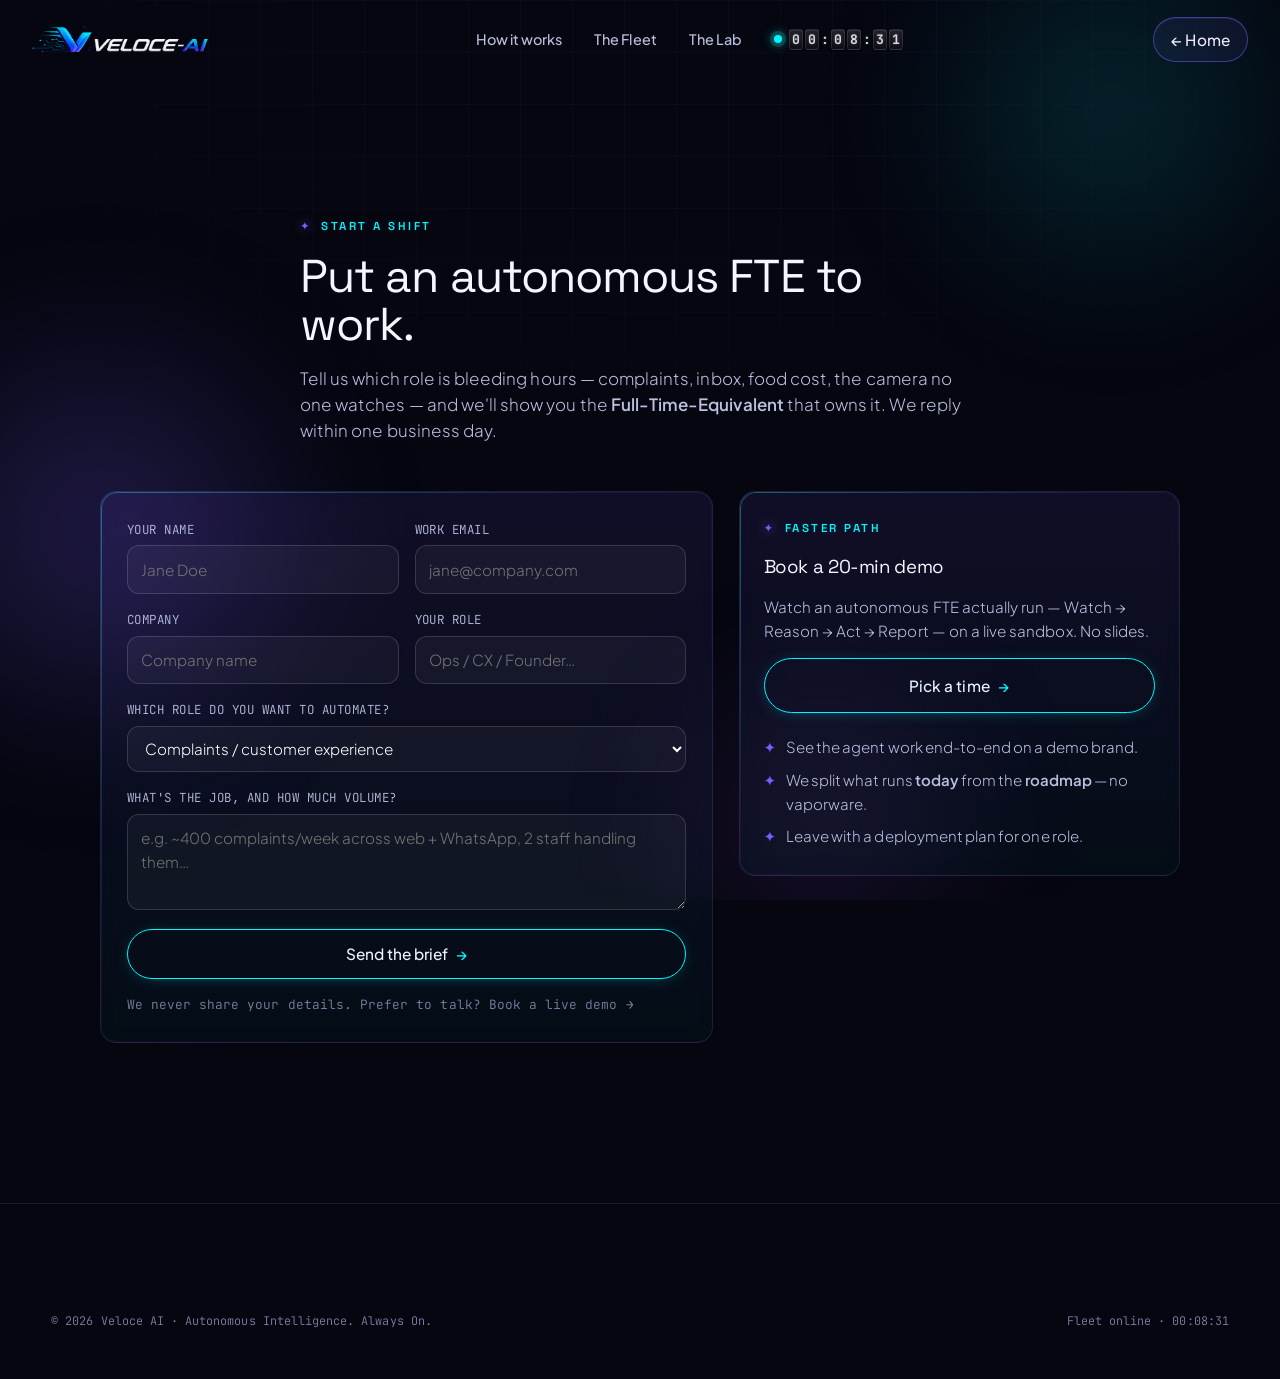
==== commit 36a0f2dc: "P2 hygiene: collapse CSS to 2 sheets, drop unused theme/legacy files - Merged purpledelight.css + ve" ====
--- a/site/contact.html
+++ b/site/contact.html
@@ -10,8 +10,7 @@
 <link rel="preconnect" href="https://fonts.gstatic.com" crossorigin>
 <link href="https://fonts.googleapis.com/css2?family=Plus+Jakarta+Sans:wght@200;300;400;500;600;700&family=Space+Grotesk:wght@400;500;600;700&family=JetBrains+Mono:wght@200;300;400;500;700&family=Caveat:wght@500;600;700&display=swap" rel="stylesheet">
 <link rel="stylesheet" href="assets/styles.css?v=42" />
-<link rel="stylesheet" href="assets/purpledelight.css?v=42" />
-<link rel="stylesheet" href="assets/veloce-brand.css?v=42" />
+<link rel="stylesheet" href="assets/veloce-skin.css?v=2026" />
 <noscript><style>.reveal{opacity:1!important;transform:none!important}</style></noscript>
 <style>
   /* ---- Stage A: lead-capture form (scoped, on-brand) ---- */
--- a/site/assets/veloce-skin.css
+++ b/site/assets/veloce-skin.css
@@ -0,0 +1,642 @@
+/* veloce-skin.css = purpledelight.css + veloce-brand.css, merged in load order.
+   Base PurpleDelight skin first, then the 2026 Veloce-AI brand layer (owns the look). */
+
+/* ============================================================
+   PurpleDelight skin — index.html ONLY.
+   Deep-violet "Techanzy" look from the reference images:
+   near-black purple base, glassy cards, one vivid purple accent,
+   modern geometric type (Sora), plus a thin circle cursor and a
+   soft spotlight that lightens the background around the pointer.
+   Loaded after styles.css on the landing page exclusively.
+   ============================================================ */
+
+:root{
+  /* monochrome purple accent spectrum (override the AI rainbow) */
+  --cyan:#A78BFA;          /* was cyan -> light violet, keeps accents purple */
+  --azure:#8B5CF6;
+  --violet:#8B5CF6;        /* primary purple                                 */
+  --magenta:#C084FC;       /* light orchid                                   */
+  --amber:#F0A85A;         /* roadmap stays warm for contrast                */
+
+  --ai-grad:linear-gradient(120deg,#7C3AED 0%,#9D5CFF 45%,#C084FC 100%);
+  --ai-grad-2:linear-gradient(135deg,#7C3AED,#A855F7 60%,#C084FC);
+  --glass-grad:linear-gradient(180deg,rgba(139,92,255,.14),rgba(124,58,237,.04));
+
+  /* deep indigo surfaces — purple shifted toward blue */
+  --void:#06070F; --void-2:#0A0B24; --void-3:#101545;
+  --panel:rgba(167,139,250,.045); --panel-2:rgba(167,139,250,.08);
+
+  --line:rgba(150,110,255,.16); --line-2:rgba(150,110,255,.30); --line-glow:rgba(168,85,247,.45);
+
+  --text:#ECEBFB; --fog:#A9A4CF; --muted:#6E6992;
+
+  --glow-c:0 0 50px -8px rgba(168,85,247,.45);
+  --glow-v:0 0 50px -8px rgba(124,58,237,.55);
+  --shadow:0 40px 120px -40px rgba(0,0,0,.85);
+
+  --radius:16px; --radius-lg:22px;
+
+  /* fonts: Space Grotesk display (digit-safe) + light Plus Jakarta Sans body.
+     Unigeo64 is applied to the hero headline only (it's a trial font whose
+     digits are watermarked, so it must not touch numbers — see .hero h1). */
+  --font-display:'Space Grotesk','Sora',system-ui,sans-serif;
+  --font-body:'Plus Jakarta Sans','Inter',system-ui,sans-serif;
+  --font-mono:'JetBrains Mono',ui-monospace,monospace;
+}
+
+body{ background:var(--void); color:var(--text); }
+h1,h2,h3,.display{ letter-spacing:-.02em; font-weight:400; }
+
+/* retint the ambient orbs to all-purple */
+.orb.c1{ background:radial-gradient(circle,#A855F7,transparent 65%); }
+.orb.c2{ background:radial-gradient(circle,#5B5BF0,transparent 65%); }
+.orb.c3{ background:radial-gradient(circle,#C084FC,transparent 65%); opacity:.28; }
+
+/* gradient text -> purple sweep */
+.ai-grad-text{ background:var(--ai-grad); -webkit-background-clip:text; background-clip:text; color:transparent; -webkit-text-fill-color:transparent; }
+
+/* selection */
+::selection{ background:rgba(139,92,255,.38); color:#fff; }
+
+/* ============================================================
+   Circle cursor + spotlight (Purple2 reference)
+   ============================================================ */
+
+/* native cursor stays visible; the ring is a decorative follower */
+
+/* thin hollow circle that follows the pointer (Purple2: plain 1px ring,
+   no center dot, soft light-lavender stroke, very subtle glow) */
+.cursor-ring{
+  position:fixed; top:0; left:0; z-index:9999; pointer-events:none;
+  width:26px; height:26px; margin:-13px 0 0 -13px; border-radius:50%;
+  border:1.5px solid rgba(47,230,224,.72);
+  box-shadow:none;
+  transition:width .2s ease, height .2s ease, margin .2s ease,
+             background .2s ease, border-color .2s ease, opacity .25s ease;
+  will-change:transform; opacity:0;
+}
+/* ring grows + fills faintly over interactive elements */
+.cursor-ring.is-active{
+  width:46px; height:46px; margin:-23px 0 0 -23px;
+  background:rgba(47,230,224,.12); border-color:rgba(47,230,224,.95);
+}
+
+/* soft spotlight that lightens the dark background near the pointer.
+   sits just above the fixed void/grid layers, below all content. */
+.cursor-glow{
+  position:fixed; top:0; left:0; z-index:-1; pointer-events:none;
+  width:240px; height:240px; margin:-120px 0 0 -120px; border-radius:50%;
+  display:none;   /* cursor glow removed */
+  will-change:transform; opacity:0; transition:opacity .4s ease;
+}
+
+body.fx.fx-ready .cursor-ring{ opacity:1; }
+body.fx.fx-ready .cursor-glow{ opacity:1; }
+
+/* Under reduce-motion we keep the ring + spotlight visible (they convey the
+   skin's identity, not decorative motion); the trailing ease is dropped in JS
+   so the ring tracks the pointer 1:1 with no animated lag. */
+
+/* ============================================================
+   Techanzy-inspired refresh: Unigeo64 display, thin "executive"
+   weights, a two-column hero, and a cursor-following robot.
+   ============================================================ */
+
+@font-face{ font-family:'Unigeo64'; src:url('fonts/Unigeo64-Regular.ttf') format('truetype'); font-weight:400; font-style:normal; font-display:swap; }
+@font-face{ font-family:'Unigeo64'; src:url('fonts/Unigeo64-Medium.ttf') format('truetype'); font-weight:500; font-style:normal; font-display:swap; }
+
+/* thin, uncluttered typographic pass — light body, airy headings */
+body{ font-weight:300; letter-spacing:.003em; }
+.hero h1{ font-family:'Unigeo64','Space Grotesk',system-ui,sans-serif; font-weight:400; letter-spacing:-.015em; line-height:1.06; }
+
+/* greeting — no background pill */
+.greet{ display:flex; width:fit-content; align-items:center; gap:.55rem; padding:0; border:0; background:none; margin:.9rem 0 0; }
+/* greeting pinned to the hero's top-right corner, just below the top bar */
+.greet-corner{ position:absolute; top:.8rem; right:clamp(1rem,3vw,2.4rem); left:auto; margin:0; z-index:4; gap:.4rem; }
+.greet.greet-corner b{ font-size:.82rem; }
+.greet.greet-corner .greet-sun{ width:20px; height:20px; }
+.greet b{ font-family:'Unigeo64','Space Grotesk',sans-serif; font-weight:400; font-size:1rem; letter-spacing:.06em; text-transform:uppercase; color:#FFFAF4; }
+.greet-sun{ width:26px; height:26px; flex:none; transform-origin:center 62%; filter:drop-shadow(0 0 5px rgba(255,205,55,.9)); animation:sunBreathe 1.3s ease-in-out infinite; }
+@keyframes sunBreathe{ 0%,100%{ transform:scale(1); filter:drop-shadow(0 0 4px rgba(255,205,55,.7)) } 50%{ transform:scale(1.1); filter:drop-shadow(0 0 10px rgba(255,215,70,1)) } }
+
+/* hero badge — colour matches the lab .eyebrow (cyan), thin, clear hairline border */
+.ai-badge{ display:flex; width:fit-content; white-space:nowrap; font-weight:300; letter-spacing:.05em; color:#2FE6E0; background:rgba(47,230,224,.05); border:1px solid rgba(47,230,224,.42); box-shadow:none; padding:.4rem .85rem; }
+.ai-badge::before{ color:#2FE6E0; }
+/* FTE phrase stays sea-green; the F·T·E initials pop in brand cyan */
+.ai-badge .fte{ color:#2FE6E0; }
+.ai-badge .fte i{ background:none; color:#00F5FF; -webkit-text-fill-color:#00F5FF; }
+
+@media (prefers-reduced-motion:reduce){ .greet-sun{ animation:none } }
+
+/* buttons — glossy vertical gradient + defined edge & glow so they pop off the page */
+.btn-primary{ background:linear-gradient(180deg,#9D5BFF,#7C3AED); color:#fff; border:1px solid rgba(255,255,255,.22); box-shadow:0 8px 24px -8px rgba(124,58,237,.85), inset 0 1px 0 rgba(255,255,255,.3); }
+.btn-primary:hover{ background:linear-gradient(180deg,#AC6CFF,#8A46F2); box-shadow:0 13px 32px -8px rgba(124,58,237,1), inset 0 1px 0 rgba(255,255,255,.35); }
+.btn-ghost{ background:rgba(255,255,255,.06); color:#fff; border:1px solid rgba(199,174,255,.55); box-shadow:inset 0 1px 0 rgba(255,255,255,.06); }
+.btn-ghost:hover{ background:rgba(255,255,255,.12); border-color:rgba(199,174,255,.9); }
+
+/* ---- Veloce-AI brand assets (from resources/veloce_ai_brand_sheet/) ---- */
+/* nav: the "Veloce AI" wordmark is always visible at the far left; the small
+   logo slides in on scroll and pushes the wordmark to its right */
+nav .brand-mark{ opacity:0; max-width:0; margin-right:-.7rem;
+  transition:opacity .35s ease, max-width .4s ease, margin-right .4s ease; }
+body.scrolled nav .brand-mark{ opacity:1; max-width:110px; margin-right:0; }
+.brand{ gap:.7rem; }
+.brand-mark{ height:22px; width:auto; display:block; filter:drop-shadow(0 0 10px rgba(168,85,247,.4)); }
+.brand-name{ font-family:var(--font-display); font-weight:500; letter-spacing:-.01em; }
+@media (max-width:560px){ .brand-name{ display:none; } }
+
+/* footer lockup: symbol over wordmark over tagline (per brand sheet) */
+.foot-lockup{ display:flex; flex-direction:column; align-items:flex-start; gap:.6rem; margin-bottom:.7rem; }
+.foot-symbol{ height:38px; width:auto; filter:drop-shadow(0 0 12px rgba(168,85,247,.3)); }
+.foot-wordmark{ height:20px; width:auto; }
+.foot-tagline{ height:13px; width:auto; opacity:.92; }
+
+/* The Infinity Concept — value cards using the brand sheet icons */
+.infinity{ background:radial-gradient(60vw 50vh at 50% 30%,rgba(124,58,237,.06),transparent 65%); }
+.concept-grid{ display:grid; grid-template-columns:repeat(4,1fr); gap:1.1rem; margin-top:1rem; }
+@media (max-width:860px){ .concept-grid{ grid-template-columns:repeat(2,1fr); } }
+@media (max-width:480px){ .concept-grid{ grid-template-columns:1fr; } }
+.concept{ text-align:center; padding:2rem 1.4rem; transition:transform .22s, border-color .22s; }
+.concept:hover{ transform:translateY(-4px); }
+.concept-ic{ height:58px; width:auto; display:block; margin:0 auto 1rem; filter:drop-shadow(0 6px 18px rgba(168,85,247,.4)); }
+.concept h3{ font-size:1.08rem; font-weight:600; margin-bottom:.5rem; }
+.concept p{ color:var(--fog); font-size:.86rem; line-height:1.55; }
+/* "Full Time Equivalent Employee" — the F·T·E initials styled to stand out */
+.fte i{ font-style:normal; font-weight:700; font-size:1.05em; letter-spacing:.01em;
+  background:var(--ai-grad-2); -webkit-background-clip:text; background-clip:text;
+  color:transparent; -webkit-text-fill-color:transparent; }
+
+/* infinity mark as the CTA card's backdrop (behind the text, not covered) */
+.final-card{ position:relative; overflow:hidden; }
+.brand-watermark{ position:absolute; top:50%; left:50%; transform:translate(-50%,-50%); width:118%; height:auto; max-width:none; opacity:.16; pointer-events:none; z-index:0; }
+.final-card > *:not(.brand-watermark){ position:relative; z-index:1; }
+.section-head h2,.copilot h2,.final h2,.honesty-card h3,.replaces h3{ font-weight:400; }
+.hero .sub,.section-head p,.copilot p{ font-weight:300; }
+.pillar p,.unit-hook,.lab-hook,.feat li,.ai-answer .line{ font-weight:300; }
+.btn{ font-weight:500; }
+.brand{ font-weight:500; }
+b,strong,.ai-answer .line b,.feat li b{ font-weight:600; }   /* emphasis, not heavy */
+
+/* top bar: brand logo pinned to the extreme left with a little padding */
+nav .wrap{ width:auto; max-width:none; margin-inline:0; padding-left:clamp(1rem,2.4vw,2.2rem); padding-right:clamp(1rem,2.4vw,2.2rem); }
+
+/* ---- two-column hero ---- */
+.hero.hero-split{ padding:.5rem 0 4rem; }
+/* hero spans (near) the full screen width */
+.hero.hero-split .wrap{ width:min(1560px,96vw); }
+.hero-grid{ display:grid; grid-template-columns:1.2fr .8fr; gap:2rem; align-items:start; text-align:left; }
+.hero-copy{ max-width:50rem; }
+
+/* ---- centered brand masthead (logo on top, tagline image, claim, pronunciation, greeting) ---- */
+.hero-masthead{ display:flex; flex-direction:column; align-items:flex-start; text-align:left; margin-top:1.1rem; margin-bottom:1.6rem; }
+/* logo with the phonetic line beside it on the right */
+.mh-row{ display:flex; align-items:center; gap:1rem; flex-wrap:wrap; }
+.mh-row .veloce-pron{ margin:0; position:relative; top:.7rem; }
+.masthead-logo{ display:block; height:auto; width:min(250px,52vw); margin-top:0; flex:none; filter:drop-shadow(0 8px 28px rgba(124,58,237,.5)); }
+.masthead-tagline{ display:block; height:auto; width:min(500px,86vw); margin-top:.85rem; opacity:.96; }
+.hero-claim{ max-width:50rem; margin:1.3rem 0 .3rem; color:#fff; font-family:var(--font-display);
+  font-weight:500; font-size:clamp(1.18rem,1.6vw,1.62rem); line-height:1.35; letter-spacing:-.005em; }
+.hero-claim .fte{ color:#fff; }
+/* F·T·E in a bright, glowing purple so the initials read brighter than the white words */
+.hero-claim .fte i{ background:none; color:#D7ABFF; -webkit-text-fill-color:#D7ABFF; font-weight:700;
+  text-shadow:0 0 16px rgba(176,108,255,.85); }
+
+/* claim line — centered at the very top of the hero (below the nav), coloured text, no filled boxes */
+.hero-claimbar{ text-align:center; padding-top:.3rem; margin-bottom:.4rem; }
+.claim-line{ display:inline-flex; flex-wrap:wrap; justify-content:center; align-items:center; gap:.7rem;
+  font-family:var(--font-display); font-weight:600; font-size:1.06rem; letter-spacing:.01em; }
+.cseg{ white-space:nowrap; }
+.cs1{ color:#B98CFF; }                 /* purple    */
+.cs2{ color:#2FE6E0; }                 /* sea-green */
+.cs3{ color:#FF5A61; }                 /* red       */
+.csep{ color:rgba(255,255,255,.28); font-weight:300; }
+
+/* Veloce pronunciation — a small red Ferrari drives out of the logo and
+   "prints" the phonetic line; the brand tagline then sweeps in below. */
+.veloce-pron{ margin:-.2rem 0 .2rem; max-width:46rem; }
+.pron-track{ position:relative; width:fit-content; max-width:100%; margin:0; padding:.1rem 0; }
+/* phonetic line — legible handwriting font, upright (not italic) */
+.pron-text{ display:block; font-family:'Caveat',cursive; font-weight:600; font-style:normal;
+  font-size:1.42rem; letter-spacing:.01em; color:#DAD4F4; white-space:nowrap;
+  animation:pronPrint 11s cubic-bezier(.3,.1,.2,1) infinite; }
+.pron-word{ color:#FF2E2E; font-weight:700; text-shadow:0 0 13px rgba(255,46,46,.5); }
+.ferrari{ position:absolute; left:0; top:50%; transform:translateY(-50%); width:58px; height:auto;
+  filter:drop-shadow(0 3px 7px rgba(255,200,0,.6)); animation:pronDrive 11s cubic-bezier(.3,.1,.2,1) infinite; }
+.pron-tag{ margin:.5rem 0 0; overflow:hidden; width:fit-content; max-width:100%; padding-bottom:.12rem; }
+/* brand tagline — upright (not italic), bigger and brighter */
+.pron-tag span{ display:inline-block; font-family:var(--font-display); font-weight:600; font-style:normal;
+  font-size:1.3rem; letter-spacing:.005em; color:#F7F4FF; white-space:nowrap;
+  animation:pronSweep 11s ease-in-out infinite; }
+/* car drives out of the logo, prints the line, then idles off-screen most of the loop */
+@keyframes pronDrive{
+  0%{ left:0; opacity:0; }
+  3%{ opacity:1; }
+  20%{ left:calc(100% - 38px); opacity:1; }
+  27%{ left:calc(100% + 90px); opacity:0; }
+  100%{ left:calc(100% + 90px); opacity:0; }
+}
+/* text prints in sync with the car, then STAYS until a quick fade before repeating */
+@keyframes pronPrint{
+  0%{ clip-path:inset(0 100% 0 0); opacity:0; }
+  3%{ opacity:1; }
+  20%{ clip-path:inset(0 0 0 0); opacity:1; }
+  93%{ clip-path:inset(0 0 0 0); opacity:1; }
+  98%{ opacity:0; }
+  100%{ clip-path:inset(0 100% 0 0); opacity:0; }
+}
+/* tagline sweeps in just after the phonetic line, then STAYS */
+@keyframes pronSweep{
+  0%,18%{ clip-path:inset(0 100% 0 0); opacity:0; }
+  34%{ clip-path:inset(0 0 0 0); opacity:1; }
+  93%{ clip-path:inset(0 0 0 0); opacity:1; }
+  98%{ opacity:0; }
+  100%{ clip-path:inset(0 100% 0 0); opacity:0; }
+}
+@media (prefers-reduced-motion:reduce){
+  .pron-text,.pron-tag span{ animation:none; clip-path:none; opacity:1; }
+  .ferrari{ display:none; }
+}
+.hero-split .hero-cta,.hero-split .hero-meta{ justify-content:flex-start; }
+.hero-console{ margin-top:3.2rem; }
+.hero-console .cmdbar,.hero-console .ai-answer{ margin-left:0; margin-right:auto; }
+@media (max-width:920px){
+  .hero-grid{ grid-template-columns:1fr; text-align:center; }
+  .hero-copy{ max-width:none; }
+  .hero-split .hero-cta,.hero-split .hero-meta{ justify-content:center; }
+  .hero-bot{ order:-1; justify-content:center; }
+  .robot{ margin-right:0; }
+}
+
+/* ---- cursor-following robot ---- */
+.hero-bot{ display:flex; flex-direction:column; align-items:center; position:relative; transform:translate(-5.5rem,13rem); }
+.robot{ width:100%; max-width:245px; height:auto; display:block; filter:drop-shadow(0 24px 54px rgba(124,58,237,.42)); }
+.bot,.bot-head,.bot-face,.bot-pupil{ transition:transform .22s cubic-bezier(.2,.7,.3,1); }
+.bot{ transform-box:fill-box; transform-origin:50% 92%; transform:translate(calc(var(--rx,0)*5px),calc(var(--ry,0)*4px)) rotate(calc(var(--rx,0)*2deg)); }
+/* head silhouette stays a round sphere; only a subtle whole-head shift */
+.bot-head{ transform-box:fill-box; transform-origin:50% 60%; transform:translate(calc(var(--rx,0)*4px),calc(var(--ry,0)*3px)); }
+/* the FACE slides + foreshortens across the sphere => reads as a real 3D head turn */
+.bot-face{ transform-box:fill-box; transform-origin:50% 52%; transform:translate(calc(var(--rx,0)*18px),calc(var(--ry,0)*12px)) scaleX(calc(1 - var(--rxabs,0)*0.18)) scaleY(calc(1 - var(--ryabs,0)*0.1)); }
+.bot-pupil{ transform:translate(calc(var(--rx,0)*5px),calc(var(--ry,0)*4px)); }
+.bot-anten{ animation:botPulse 2.2s ease-in-out infinite; transform-box:fill-box; transform-origin:center; }
+@keyframes botPulse{ 0%,100%{ opacity:.6 } 50%{ opacity:1; r:9px } }
+/* cute blink */
+.bot-eyes{ transform-box:fill-box; transform-origin:50% 50%; animation:botBlink 5.4s ease-in-out infinite; }
+@keyframes botBlink{ 0%,93%,100%{ transform:scaleY(1) } 96.5%{ transform:scaleY(.12) } }
+@media (prefers-reduced-motion:reduce){ .bot-eyes{ animation:none } }
+@media (max-width:920px){ .robot{ max-width:300px; } }
+@media (max-width:520px){ .hero-bot{ display:none; } }
+
+/* the steel robot's cyan antenna pulses as a transmitter */
+.bot-anten{ filter:drop-shadow(0 0 7px rgba(47,230,224,.9)); }
+
+/* transmission waves — thin sea-green semicircles emitting LEFT across the page,
+   slow, fading more transparent the further they travel. Kept behind hero content. */
+.hero.hero-split{ position:relative; overflow:hidden; }
+.hero-copy, .hero-console{ position:relative; z-index:3; }
+.hero-bot{ z-index:1; }
+.robot{ position:relative; z-index:1; }
+.tx-waves{ position:absolute; top:40%; left:40%; width:0; height:0; z-index:0; pointer-events:none; }
+/* binary 0/1 digits radiating outward in a left-facing arc, expanding + fading */
+.bin{ position:absolute; left:0; top:0; font-family:var(--font-mono); font-weight:300; font-size:24px;
+  line-height:1; color:rgba(231,236,255,.6); opacity:0; pointer-events:none;
+  will-change:transform,opacity; animation:binWave 26s linear infinite; }
+@keyframes binWave{
+  0%{ transform:translate(calc(var(--dx) * 22px), calc(var(--dy) * 22px)); opacity:0; }
+  22%{ opacity:0; }                 /* stay invisible through the inner "line" zone */
+  30%{ opacity:.34; }               /* decode into binary once spread out */
+  100%{ transform:translate(calc(var(--dx) * 1600px), calc(var(--dy) * 1600px)); opacity:0; }
+}
+
+/* the first waves are plain line arcs, near the robot, before they become binary */
+.line-wave{ position:absolute; left:0; top:0; border:1.5px solid rgba(226,231,238,.42); border-radius:50%;
+  clip-path:inset(0 50% 0 0); width:0; height:0; opacity:0; animation:lineWave 8s linear infinite; }
+@keyframes lineWave{
+  0%{ width:30px; height:30px; margin:-15px 0 0 -15px; opacity:.44; }
+  72%{ opacity:.16; }
+  100%{ width:780px; height:780px; margin:-390px 0 0 -390px; opacity:0; }
+}
+@media (prefers-reduced-motion:reduce){ .line-wave{ animation:none; opacity:0 } }
+
+/* faint half-circle trail left behind the sea-green cursor */
+.cursor-trail{ position:fixed; top:0; left:0; z-index:9998; pointer-events:none;
+  width:16px; height:16px; margin:-8px 0 0 -8px; border:1px solid rgba(47,230,224,.5);
+  border-radius:50%; clip-path:inset(0 0 0 50%); animation:trailFade .85s ease-out forwards; }
+@keyframes trailFade{ 0%{ opacity:.45; transform:scale(.5) } 100%{ opacity:0; transform:scale(1.5) } }
+
+/* star / firework burst — very light & transparent — when the ring catches the cursor */
+.cursor-burst{ position:fixed; top:0; left:0; z-index:9998; pointer-events:none;
+  width:14px; height:14px; margin:-7px 0 0 -7px; border:1.5px solid rgba(205,244,242,.38);
+  border-radius:50%; animation:burstRing .6s ease-out forwards; }
+@keyframes burstRing{ 0%{ transform:translate(var(--bx),var(--by)) scale(.3); opacity:.45 }
+  100%{ transform:translate(var(--bx),var(--by)) scale(4.6); opacity:0 } }
+.cursor-spark{ position:fixed; top:0; left:0; z-index:9998; pointer-events:none;
+  width:4px; height:4px; margin:-2px 0 0 -2px; border-radius:50%; background:rgba(214,250,248,.55);
+  box-shadow:0 0 4px rgba(47,230,224,.28); animation:spark .72s ease-out forwards; }
+@keyframes spark{ 0%{ transform:translate(var(--x0),var(--y0)) scale(1); opacity:.55 }
+  100%{ transform:translate(var(--x1),var(--y1)) scale(.2); opacity:0 } }
+
+@media (prefers-reduced-motion:reduce){ .bin{ animation:none; opacity:0 } }
+
+/* ---- split-flap "airport board" neon clock (nav) ---- */
+.nav-clock [data-flap]{ display:inline-flex; gap:2px; perspective:140px; }
+.flap{
+  position:relative; display:inline-grid; place-items:center; transform-origin:center;
+  min-width:1.02em; padding:.2em .15em; border-radius:3px; line-height:1;
+  font-family:var(--font-mono); font-weight:700; font-size:.82rem; color:#D8DAE2;
+  background:linear-gradient(#22202b,#0e0d15);
+  border:1px solid rgba(255,255,255,.1);
+  box-shadow:inset 0 1px 0 rgba(255,255,255,.07), 0 1px 2px rgba(0,0,0,.6);
+  text-shadow:0 0 3px rgba(255,255,255,.2);
+}
+.flap-sep{ background:none; border:0; box-shadow:none; min-width:.32em; padding:0; }
+.flap-sep::after{ display:none; }
+.flap.flip{ animation:flapFlip .5s ease; }
+@keyframes flapFlip{ 0%{ transform:rotateX(-86deg); filter:brightness(1.7) } 55%{ transform:rotateX(10deg) } 100%{ transform:rotateX(0); filter:brightness(1) } }
+@media (prefers-reduced-motion:reduce){ .flap.flip{ animation:none } }
+
+
+/* ===== brand layer ===== */
+/* ============================================================
+   Veloce-AI brand layer — index.html ONLY, loaded AFTER
+   purpledelight.css so it owns the final look. Flips the skin
+   to the 2026 brand sheet (NO yellow):
+     · Cyan #00F5FF · Electric-Blue #4F8DFF · Violet #7A5CFF
+     · Magenta #B45CFF · Deep-Navy #050816 · White/Silver #E6E6E6
+   Background mirrors The Lab (styles.css base: navy + violet
+   grid + spectrum orbs). New circuit-Y VELOCE-AI logo, a
+   looping-S "Our process", and a circular brand cursor.
+   Reversible: delete this <link> to fall back to PurpleDelight.
+   ============================================================ */
+
+:root{
+  /* 2026 brand spectrum */
+  --cyan:#00F5FF; --blue:#4F8DFF; --violet:#7A5CFF; --magenta:#B45CFF;
+  --navy:#050816; --silver:#E6E6E6;
+
+  /* repaint purpledelight's purple spectrum back to the brand spectrum */
+  --azure:var(--blue); --line-glow:rgba(0,245,255,.38);
+
+  /* brand gradients */
+  --ai-grad:linear-gradient(105deg,#00F5FF 0%,#4F8DFF 38%,#7A5CFF 70%,#B45CFF 100%);
+  --ai-grad-2:linear-gradient(135deg,#4F8DFF,#7A5CFF 55%,#B45CFF);
+  --glass-grad:linear-gradient(180deg,rgba(122,92,255,.10),rgba(0,245,255,.03));
+
+  /* deep-navy surfaces — match The Lab */
+  --void:#05060F; --void-2:#090B18; --void-3:#0E1124;
+  --panel:rgba(255,255,255,.025); --panel-2:rgba(255,255,255,.05);
+  --line:rgba(150,160,255,.14); --line-2:rgba(120,160,255,.26);
+
+  --text:#F4F6FF; --fog:#B9C0E0; --muted:#7B82A6;
+
+  --glow-c:0 0 50px -8px rgba(0,245,255,.40);
+  --glow-v:0 0 50px -8px rgba(122,92,255,.45);
+
+  --font-display:'Space Grotesk','Hanken Grotesk',system-ui,sans-serif;
+  --font-body:'Plus Jakarta Sans','Inter',system-ui,sans-serif;
+}
+
+/* ---- BACKGROUND: mirror The Lab (deep navy + violet grid + spectrum orbs) ---- */
+body{ background:var(--void); color:var(--text); }
+.void-base{ background:#05060F !important; }
+.grid-bg{ display:block !important;
+  background-image:linear-gradient(rgba(124,92,255,.05) 1px,transparent 1px),
+                   linear-gradient(90deg,rgba(124,92,255,.05) 1px,transparent 1px);
+  background-size:52px 52px;
+  -webkit-mask-image:radial-gradient(80vw 80vh at 50% 0%,#000 30%,transparent 75%);
+          mask-image:radial-gradient(80vw 80vh at 50% 0%,#000 30%,transparent 75%); }
+.orb.c1{ background:radial-gradient(circle,#00F5FF,transparent 65%) !important; opacity:.18; }
+.orb.c2{ background:radial-gradient(circle,#7A5CFF,transparent 65%) !important; opacity:.30; }
+.orb.c3{ background:radial-gradient(circle,#B45CFF,transparent 65%) !important; opacity:.16; }
+
+/* headings on the brand display font */
+h1,h2,h3,.display,.brand-name,.eyebrow,.unit-role,.unit h3{ font-family:var(--font-display); }
+h1,h2{ font-weight:600; letter-spacing:-.02em; }
+.hero h1{ font-family:var(--font-display); font-weight:600; letter-spacing:-.02em; }
+
+/* highlighted words sweep cyan → violet → magenta */
+.ai-grad-text{ background:var(--ai-grad); -webkit-background-clip:text; background-clip:text;
+  color:transparent; -webkit-text-fill-color:transparent;
+  filter:drop-shadow(0 0 18px rgba(79,141,255,.30)); }
+
+::selection{ background:rgba(122,92,255,.34); color:#fff; }
+.eyebrow{ color:var(--cyan); }
+
+/* ---- buttons: pill, cyan outline at rest → gradient fill on hover ---- */
+.btn{ border-radius:999px; }
+.btn-primary{
+  background:transparent; color:#EAF6FF;
+  border:1.6px solid var(--cyan);
+  box-shadow:0 2px 18px -8px rgba(0,245,255,.5);
+  transition:background .28s ease, color .28s ease, box-shadow .28s ease, transform .18s ease;
+}
+.btn-primary .arr{ color:var(--cyan); display:inline-block;
+  transition:transform .28s cubic-bezier(.34,1.56,.64,1), color .28s ease; }
+.btn-primary:hover{
+  background:var(--ai-grad-2); color:#fff; border-color:transparent;
+  box-shadow:0 16px 38px -10px rgba(122,92,255,.8), inset 0 1px 0 rgba(255,255,255,.3);
+}
+.btn-primary:hover .arr{ color:#fff; transform:rotate(-45deg); }
+.btn-ghost{ background:rgba(122,92,255,.08); color:#EDEBFB; border:1px solid rgba(122,92,255,.5); }
+.btn-ghost:hover{ background:rgba(122,92,255,.16); border-color:var(--violet); }
+
+/* ---- nav brand: full wordmark, crossfading to the compact icon once scrolled.
+   The wordmark stays in flow (opacity only) so the slot keeps its width. ---- */
+.brand{ position:relative; display:inline-flex; align-items:center; }
+.brand-name{ display:none !important; }
+.brand-word{ display:block; height:30px; width:auto; transition:opacity .45s ease;
+  filter:drop-shadow(0 0 14px rgba(79,141,255,.35)); }
+.brand-sym{ position:absolute; left:0; top:50%; height:34px; width:auto; opacity:0;
+  transform:translateY(-50%) scale(.72); transform-origin:left center;
+  transition:opacity .45s ease, transform .45s cubic-bezier(.34,1.4,.5,1);
+  filter:drop-shadow(0 0 14px rgba(0,245,255,.4)); }
+body.scrolled .brand-word{ opacity:0; }
+body.scrolled .brand-sym{ opacity:1; transform:translateY(-50%) scale(1); }
+.nav-links a:hover{ color:var(--cyan); }
+
+/* HEADER: transparent + full-width at the top; a glass pill appears + shortens
+   on scroll (width = --navw, eased per-frame in JS). */
+nav{ background:transparent !important; backdrop-filter:none !important;
+  -webkit-backdrop-filter:none !important; border-bottom-color:transparent !important;
+  box-shadow:none !important; padding-top:.15rem; }
+nav .wrap{
+  margin-inline:auto; max-width:none; width:auto;
+  border:1px solid transparent; border-radius:999px;
+  transition:background .45s ease, border-color .45s ease, box-shadow .45s ease, padding .4s ease;
+}
+body.scrolled nav .wrap{
+  max-width:var(--navw,1180px);
+  padding:.5rem clamp(1rem,2.2vw,1.7rem);
+  background:rgba(9,11,24,.62);
+  backdrop-filter:blur(18px) saturate(1.3); -webkit-backdrop-filter:blur(18px) saturate(1.3);
+  border-color:var(--line-2);
+  box-shadow:0 16px 40px -20px rgba(0,0,0,.9), inset 0 1px 0 rgba(255,255,255,.05);
+}
+
+/* ---- hero masthead: the full lockup (logo + tagline baked in) ---- */
+.hero.hero-split{
+  padding:clamp(1rem,4.5vh,3.2rem) 0;
+  min-height:calc(100svh - 58px);
+  display:flex; flex-direction:column; justify-content:center;
+}
+.hero-masthead{ margin:0 0 clamp(1.1rem,3.4vh,2.4rem); }
+.masthead-logo{ width:min(440px,76vw); filter:drop-shadow(0 10px 30px rgba(79,141,255,.35)); }
+.fte i,.ai-badge .fte i{ background:var(--ai-grad); -webkit-background-clip:text; background-clip:text;
+  color:transparent !important; -webkit-text-fill-color:transparent !important; }
+.hero-meta .dot,.dot{ background:var(--cyan); }
+.greet b{ color:#EAF1FF; }
+.hero h1{
+  font-size:clamp(1.85rem,3.3vw,2.95rem); line-height:1.2; letter-spacing:-.005em;
+  word-spacing:.08em; margin:0 0 clamp(1rem,2.6vh,1.8rem);
+}
+.hero .sub{ font-size:clamp(.97rem,1.15vw,1.12rem); line-height:1.66; word-spacing:.04em;
+  margin:0; max-width:52ch; }
+.hero-split .hero-cta{ margin:clamp(1.4rem,3.2vh,2.6rem) 0 clamp(1rem,2.2vh,1.7rem); }
+.hero-split .hero-meta{ font-size:.82rem; margin-top:0; }
+@media (max-width:920px){ .hero h1{ font-size:clamp(1.7rem,6vw,2.4rem); } }
+
+/* hero robot — brand-cyan glow */
+.bot-anten{ fill:var(--cyan) !important; filter:drop-shadow(0 0 8px rgba(0,245,255,.9)); }
+.robot{ filter:drop-shadow(0 24px 54px rgba(122,92,255,.5)); }
+
+/* ---- circular brand cursor: cyan ring + center dot, grows + fills on interactive ---- */
+.cursor-ring{ border-color:rgba(0,245,255,.8) !important;
+  width:30px; height:30px; margin:-15px 0 0 -15px; }
+.cursor-ring::after{ content:""; position:absolute; left:50%; top:50%;
+  width:4px; height:4px; border-radius:50%; background:var(--cyan);
+  transform:translate(-50%,-50%); box-shadow:0 0 8px rgba(0,245,255,.85); }
+.cursor-ring.is-active{ width:50px; height:50px; margin:-25px 0 0 -25px;
+  background:rgba(122,92,255,.14) !important; border-color:rgba(122,92,255,.95) !important; }
+.cursor-trail{ border-color:rgba(0,245,255,.5); }
+.cursor-spark{ background:rgba(122,92,255,.65); box-shadow:0 0 4px rgba(122,92,255,.45); }
+.bin{ color:rgba(0,245,255,.5); }
+
+/* ---- glass cards: purple glass, cyan hairline on hover ---- */
+.glass{ border:1px solid var(--line); background:var(--glass-grad); }
+.pillar:hover,.concept:hover,.unit:hover,.pstep:hover,.layer:hover,.stat:hover{
+  border-color:rgba(0,245,255,.45); box-shadow:var(--glow-c); }
+
+/* tags */
+.tag-live,.tag-prod{ color:#04121A; background:var(--cyan); border-color:transparent; }
+.tag-live .dot,.tag-prod .dot{ background:#04121A; }
+.tag-road{ color:#cbb8ff; border-color:rgba(122,92,255,.5); background:rgba(122,92,255,.08); }
+.ck,.lic,.unit-open,.arr,.arrow,.unit-score b{ color:var(--cyan); }
+
+/* ============================================================
+   Custom ICONS + ILLUSTRATIONS — brand-blue glow
+   ============================================================ */
+.brand-ic{ max-width:100%; max-height:100%; object-fit:contain; display:block;
+  filter:drop-shadow(0 4px 14px rgba(79,141,255,.28)); }
+.pillar .ic{ width:60px; height:60px; }
+.pillar .ic .brand-ic{ width:74%; height:74%; }
+.pstep .ic{ width:54px; height:54px; display:grid; place-items:center; margin:.6rem auto .55rem; }
+.pstep .ic .brand-ic{ width:100%; height:100%; }
+.unit-badge{ overflow:hidden; }
+.unit-badge img{ width:76%; height:76%; object-fit:contain; display:block; }
+img.concept-ic{ filter:drop-shadow(0 6px 18px rgba(79,141,255,.32)); }
+
+.ill-figure{ display:flex; flex-direction:column; align-items:center; }
+.brand-ill{ width:100%; height:auto; display:block;
+  filter:drop-shadow(0 30px 60px rgba(0,0,0,.5)) drop-shadow(0 0 30px rgba(79,141,255,.12)); }
+.ill-cap{ margin-top:.9rem; font-family:var(--font-mono); font-size:.78rem; letter-spacing:.04em;
+  color:var(--muted); text-transform:uppercase; }
+.split{ display:grid; grid-template-columns:1.05fr .95fr; gap:clamp(1.5rem,4vw,3.4rem);
+  align-items:center; }
+.split.reverse{ grid-template-columns:.95fr 1.05fr; }
+.split.reverse .split-copy{ order:2; }
+.split .section-head{ text-align:left; margin:0; max-width:none; }
+@media (max-width:880px){
+  .split,.split.reverse{ grid-template-columns:1fr; }
+  .split.reverse .split-copy{ order:0; }
+  .split .brand-ill{ max-width:480px; margin:0 auto; }
+}
+.ill-fleet-stage{ position:relative; }
+.ill-fleet-stage::before{ content:""; position:absolute; inset:-6% -4% -10%;
+  background:radial-gradient(60% 55% at 50% 45%,rgba(0,245,255,.14),transparent 70%);
+  filter:blur(8px); z-index:0; }
+.ill-fleet-stage .brand-ill{ position:relative; z-index:1; }
+.brand-ill:not([src*="ill-fleet"]){ transition:transform .45s cubic-bezier(.2,.75,.3,1); will-change:transform; }
+.brand-ill:not([src*="ill-fleet"]):hover{
+  transform:perspective(1000px) rotateX(6deg) rotateY(-13deg) rotateZ(-3deg) scale(1.14); }
+
+/* compliance strip + footer brand */
+.compliance .items span{ color:var(--fog); }
+.foot-wordmark{ height:48px; width:auto; }
+.foot-symbol{ display:none; }
+.brand-watermark{ opacity:.08; }
+
+/* ============================================================
+   Hero text — scaled to keep the CTAs above the fold on open.
+   ============================================================ */
+.masthead-tagline{ display:none; }   /* tagline now baked into the lockup */
+
+/* ============================================================
+   INTRO splash — full-screen black with the lockup; click/key to enter.
+   ============================================================ */
+#intro{ position:fixed; inset:0; z-index:100000; background:#000;
+  display:flex; align-items:center; justify-content:center; cursor:pointer;
+  transition:opacity .6s ease, visibility .6s ease; }
+#intro.hide{ opacity:0; visibility:hidden; pointer-events:none; }
+.intro-inner{ text-align:center; padding:2rem; }
+.intro-logo{ width:min(460px,76vw); height:auto; filter:drop-shadow(0 0 34px rgba(79,141,255,.45)); }
+.intro-tag{ margin-top:1.5rem; font-family:var(--font-display); color:var(--cyan);
+  font-size:clamp(1rem,1.6vw,1.3rem); letter-spacing:.34em; text-transform:uppercase; }
+.intro-hint{ margin-top:2.2rem; color:#7a7a86; font-family:var(--font-mono);
+  font-size:.76rem; letter-spacing:.16em; text-transform:uppercase;
+  animation:introPulse 2s ease-in-out infinite; }
+@keyframes introPulse{ 0%,100%{opacity:.35} 50%{opacity:.9} }
+body.intro-lock{ overflow:hidden; }
+@media (prefers-reduced-motion:reduce){ .intro-hint{ animation:none; opacity:.7; } }
+
+/* ============================================================
+   OUR PROCESS — looping S-curve (growthloops-style): tilted glass
+   step cards, alternating sides, joined by a looping connector that
+   draws on scroll; each node lights up as the line reaches it.
+   ============================================================ */
+.process{ position:relative; padding-top:1rem; }
+.proc-track{ position:relative; margin-top:clamp(1.8rem,4vh,3.4rem); }
+.proc-svg{ position:absolute; inset:0; width:100%; height:100%; overflow:visible;
+  pointer-events:none; z-index:0; }
+.proc-line-bg{ stroke:rgba(122,92,255,.20); stroke-width:2.5; }
+.proc-line{ stroke:var(--cyan); stroke-width:3.5; stroke-linecap:round;
+  filter:drop-shadow(0 0 8px rgba(0,245,255,.6)); }
+
+/* compact cards on the outer edges, a big central channel + tall vertical gaps
+   so the looping connector runs long, wide and fully in the open. */
+.proc-steps{ position:relative; z-index:1; display:flex; flex-direction:column;
+  gap:clamp(3.2rem,10vh,7rem); }
+.proc-step{ position:relative; width:34%; box-sizing:border-box;
+  background:var(--glass-grad),rgba(9,11,24,.66); border:1px solid var(--line);
+  border-radius:15px; padding:.85rem 1.1rem; backdrop-filter:blur(8px);
+  opacity:.42; transition:opacity .55s ease, transform .55s cubic-bezier(.2,.75,.3,1),
+    border-color .45s ease, box-shadow .45s ease; }
+.proc-step.left{ margin-right:auto; transform:rotate(-1.5deg); }
+.proc-step.right{ margin-left:auto; transform:rotate(1.5deg); }
+.proc-step.active{ opacity:1; border-color:rgba(0,245,255,.42);
+  box-shadow:0 16px 40px -24px rgba(0,245,255,.55); }
+.proc-step.left.active{ transform:rotate(-1deg) translateY(-2px); }
+.proc-step.right.active{ transform:rotate(1deg) translateY(-2px); }
+.proc-num{ display:block; font-family:var(--font-display); font-weight:700; line-height:1;
+  font-size:clamp(1.4rem,2.2vw,1.9rem); color:transparent;
+  -webkit-text-stroke:1.2px rgba(122,92,255,.42); margin-bottom:.1rem; }
+.proc-step.active .proc-num{ -webkit-text-stroke:0; background:var(--ai-grad);
+  -webkit-background-clip:text; background-clip:text;
+  color:transparent; -webkit-text-fill-color:transparent; }
+.proc-step h3{ font-size:.98rem; margin:0 0 .3rem; color:#fff; font-family:var(--font-display); }
+.proc-step p{ color:var(--fog); font-size:.82rem; line-height:1.5; font-weight:300; max-width:30ch; }
+/* dot on the inner-bottom corner, so the line leaves the card into the open gap */
+.proc-dot{ position:absolute; bottom:-8px; width:15px; height:15px; border-radius:50%;
+  background:#0b0e1f; border:2px solid var(--violet); box-shadow:0 0 0 4px rgba(122,92,255,.10);
+  transition:box-shadow .45s ease, background .45s ease, border-color .45s ease; z-index:2; }
+.proc-step.left .proc-dot{ right:14px; }
+.proc-step.right .proc-dot{ left:14px; }
+.proc-step.active .proc-dot{ background:var(--cyan); border-color:var(--cyan);
+  box-shadow:0 0 16px 3px rgba(0,245,255,.6); }
+.proc-cta{ text-align:center; margin-top:clamp(2.4rem,5vh,3.8rem); }
+.proc-cta h3{ font-size:clamp(1.2rem,2vw,1.5rem); margin-bottom:1rem; color:#fff; }
+
+@media (max-width:720px){
+  .proc-step,.proc-step.left,.proc-step.right{ width:100%; margin:0; transform:none; }
+  .proc-step.left.active,.proc-step.right.active{ transform:translateY(-2px); }
+  .proc-step.left .proc-dot{ right:auto; left:18px; }
+  .proc-step.right .proc-dot{ left:18px; }
+}
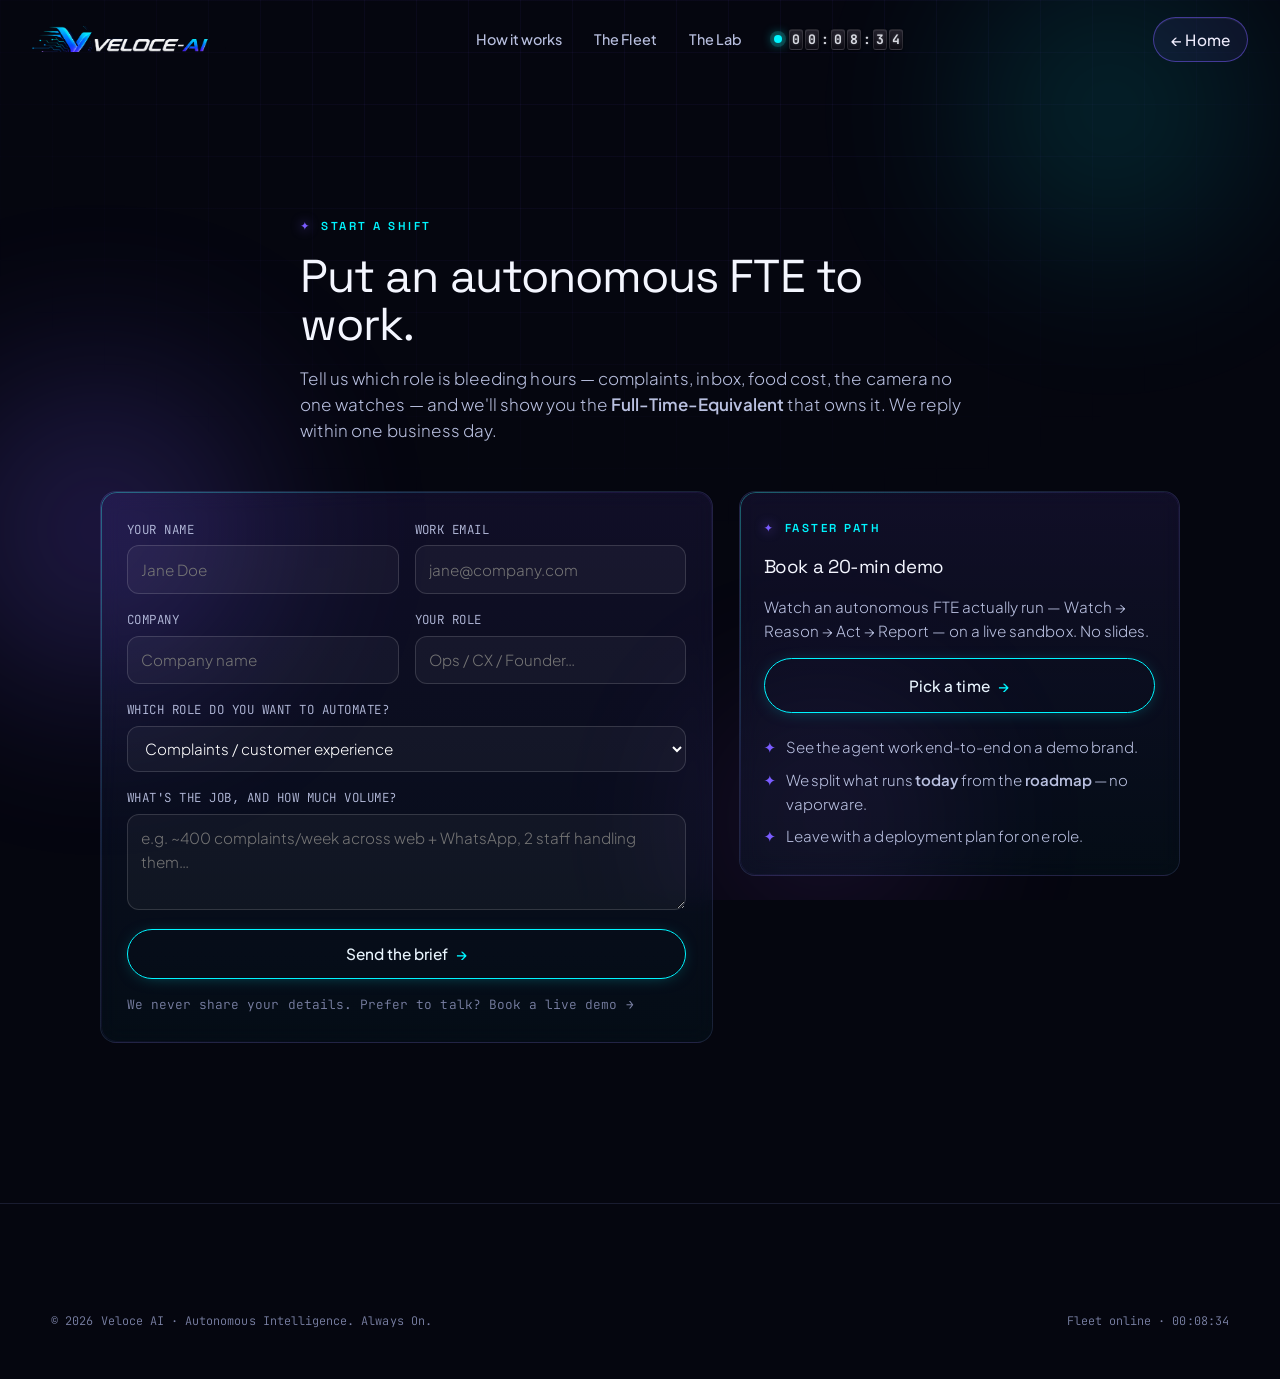
==== commit 9a548ece: "P1 #6: reduce ambient motion for a calmer, more premium feel - Cursor: simplified to a calm ring + c" ====
--- a/site/contact.html
+++ b/site/contact.html
@@ -151,7 +151,7 @@
   </div>
 </footer>
 
-<script src="assets/app.js?v=43"></script>
+<script src="assets/app.js?v=42"></script>
 <script>
 /* ---- Stage A: lead form submit (Web3Forms, no backend) ---- */
 (function () {
--- a/site/assets/styles.css
+++ b/site/assets/styles.css
@@ -75,11 +75,11 @@
 /* backdrop layers */
 .grid-bg{ position:fixed; inset:0; z-index:-2; pointer-events:none; background-image:linear-gradient(rgba(124,92,255,.05) 1px,transparent 1px),linear-gradient(90deg,rgba(124,92,255,.05) 1px,transparent 1px); background-size:52px 52px; -webkit-mask-image:radial-gradient(80vw 80vh at 50% 0%,#000 30%,transparent 75%); mask-image:radial-gradient(80vw 80vh at 50% 0%,#000 30%,transparent 75%); }
 .orbs{ position:fixed; inset:0; z-index:-3; pointer-events:none; overflow:hidden; }
-.orb{ position:absolute; border-radius:50%; filter:blur(80px); opacity:.5; animation:float 14s ease-in-out infinite; }
+.orb{ position:absolute; border-radius:50%; filter:blur(80px); opacity:.34; animation:float 24s ease-in-out infinite; }
 .orb.c1{ width:460px; height:460px; background:radial-gradient(circle,#2FE6E0,transparent 65%); top:-120px; right:-60px; }
 .orb.c2{ width:520px; height:520px; background:radial-gradient(circle,#7C5CFF,transparent 65%); top:30%; left:-160px; animation-delay:-4s; }
-.orb.c3{ width:400px; height:400px; background:radial-gradient(circle,#E94BD0,transparent 65%); bottom:-120px; right:20%; opacity:.3; animation-delay:-8s; }
-@keyframes float{ 0%,100%{ transform:translateY(0) translateX(0); } 50%{ transform:translateY(-30px) translateX(20px); } }
+.orb.c3{ width:400px; height:400px; background:radial-gradient(circle,#E94BD0,transparent 65%); bottom:-120px; right:20%; opacity:.2; animation-delay:-8s; }
+@keyframes float{ 0%,100%{ transform:translateY(0) translateX(0); } 50%{ transform:translateY(-14px) translateX(9px); } }
 .void-base{ position:fixed; inset:0; z-index:-4; background:var(--void); pointer-events:none; }
 
 /* ---------- NAV ---------- */
